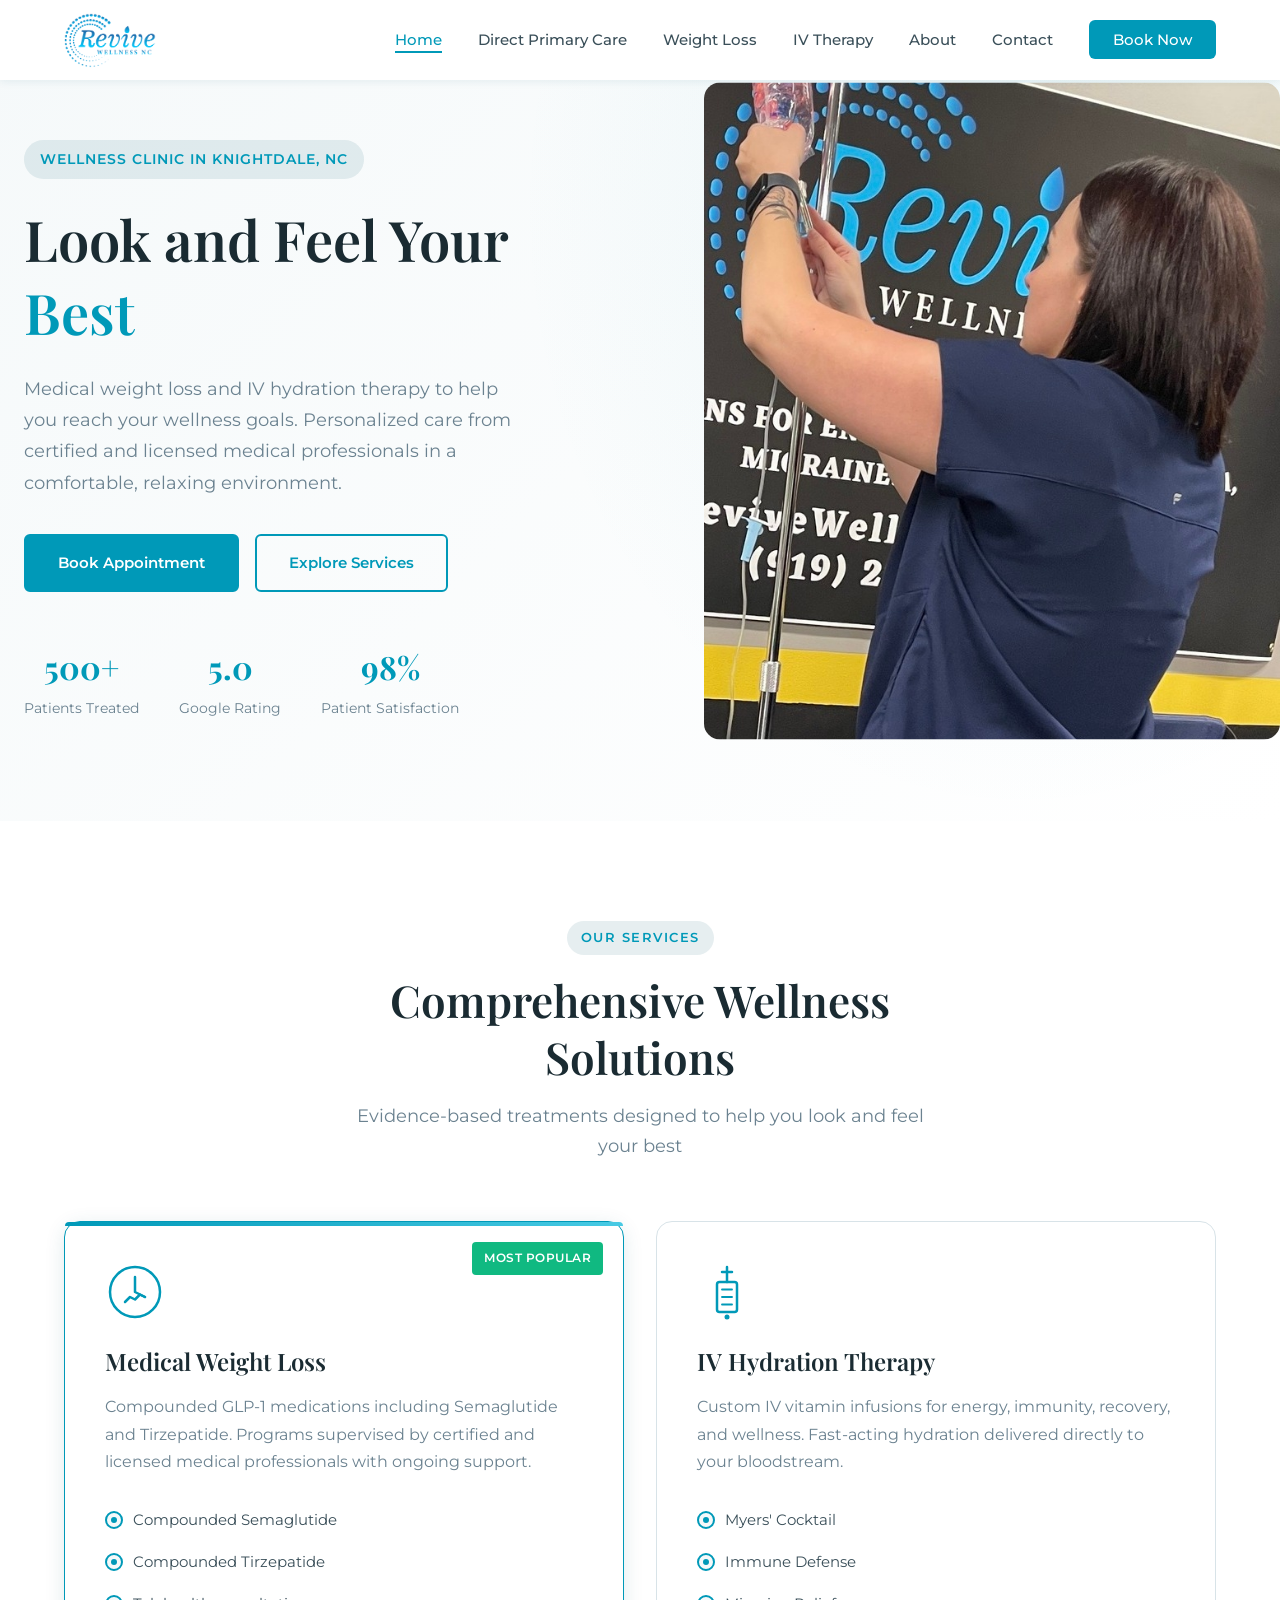
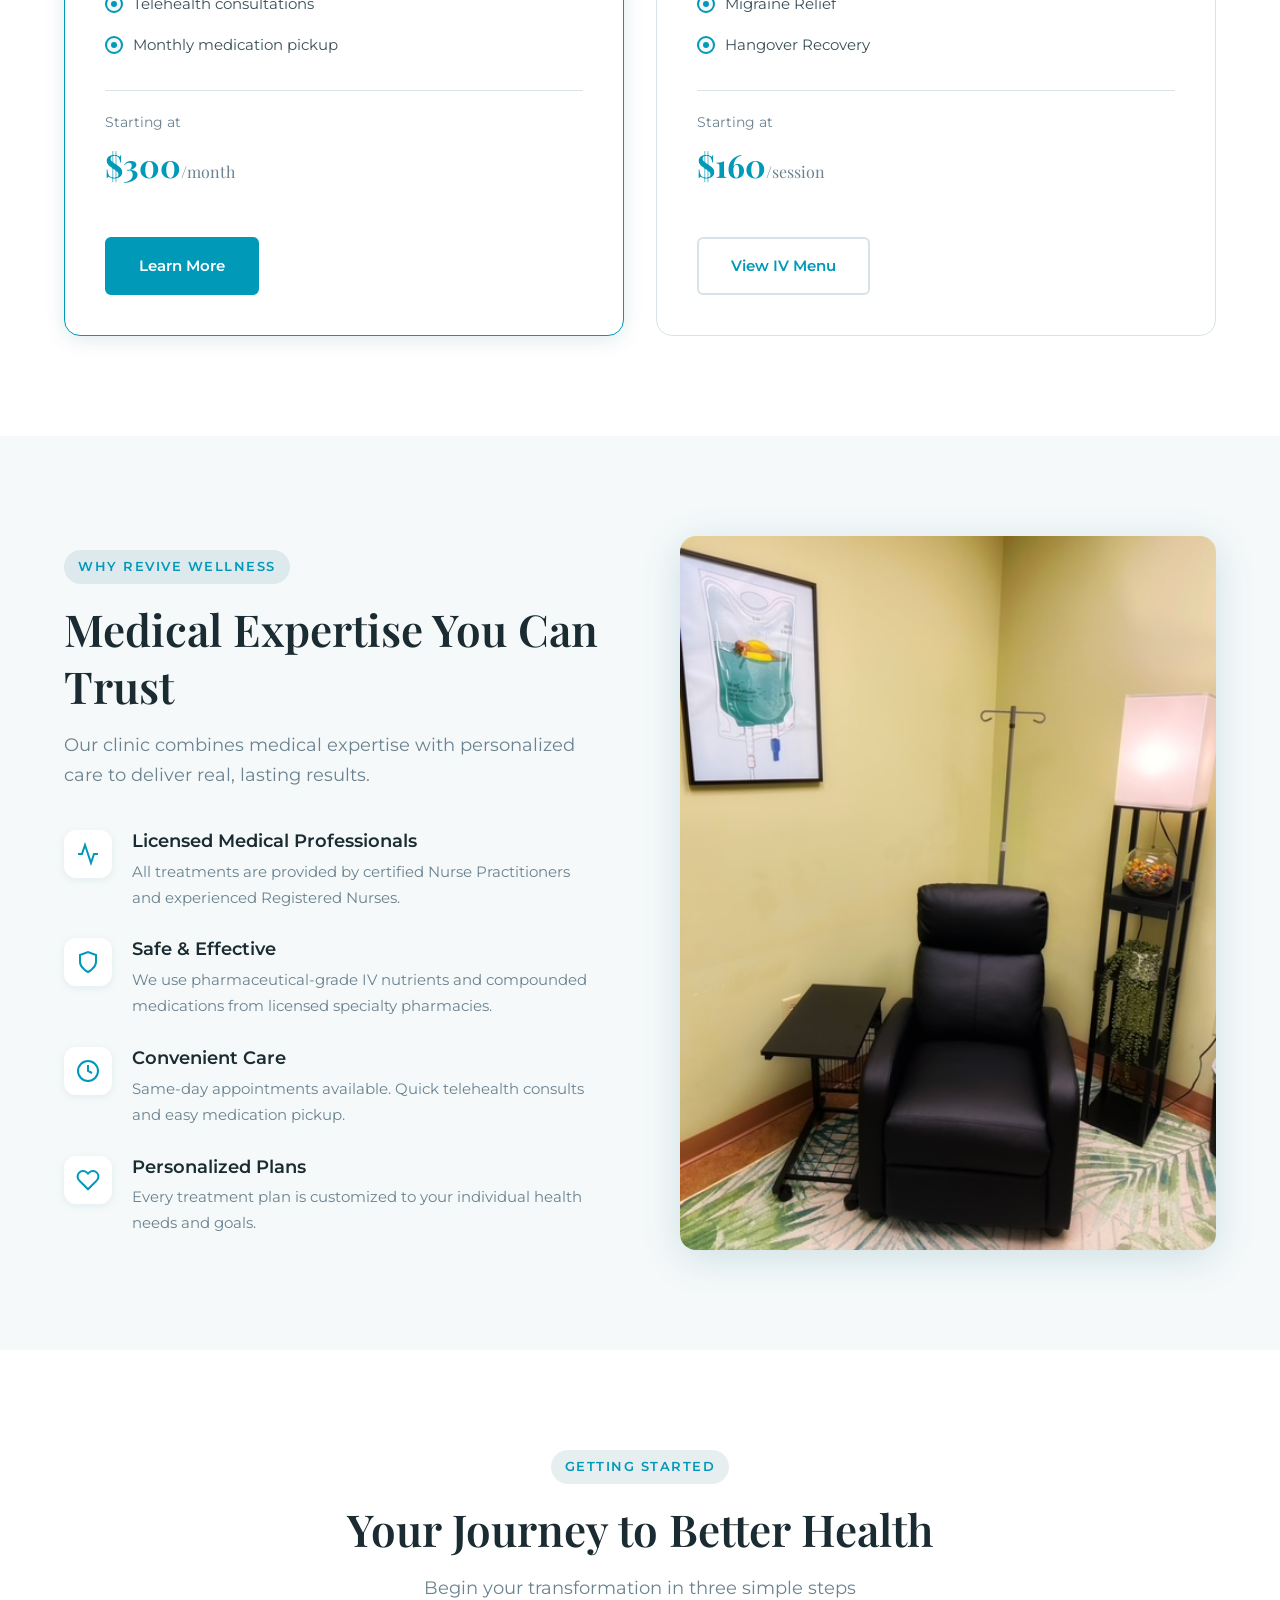
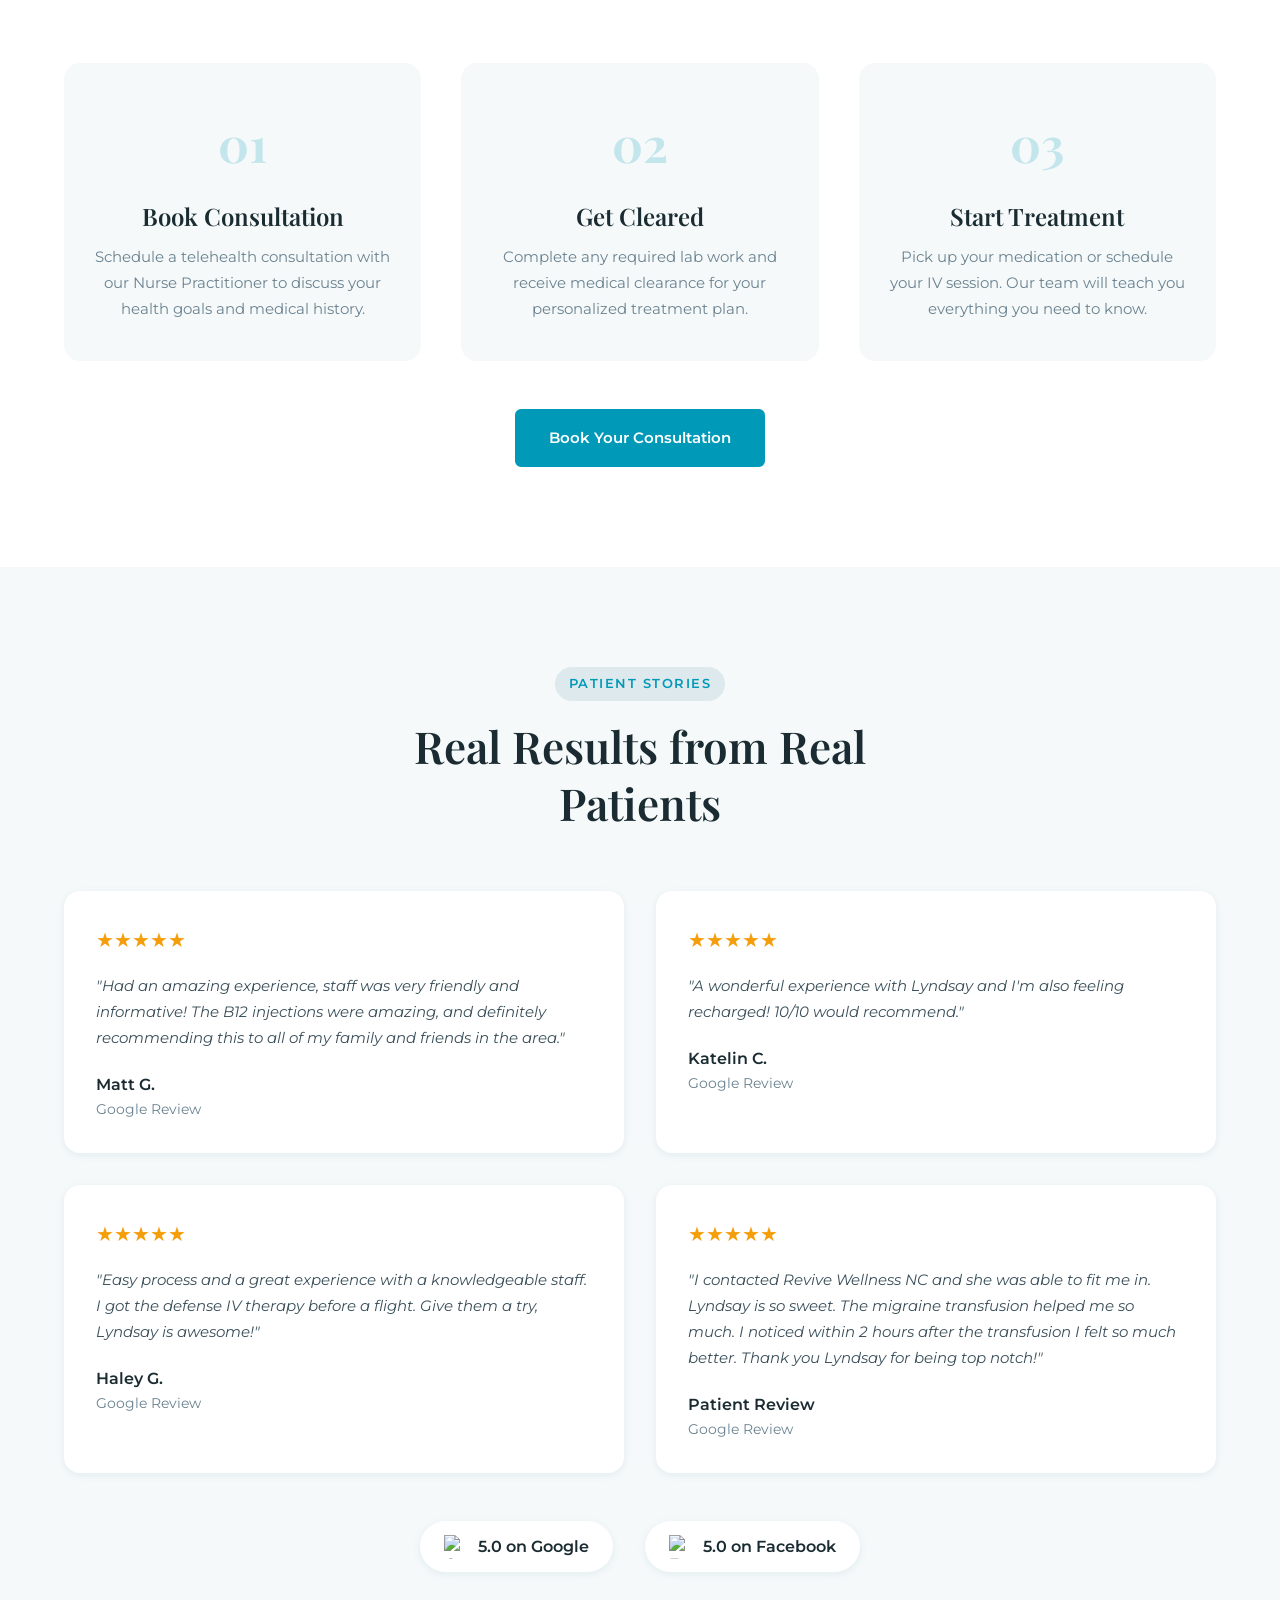
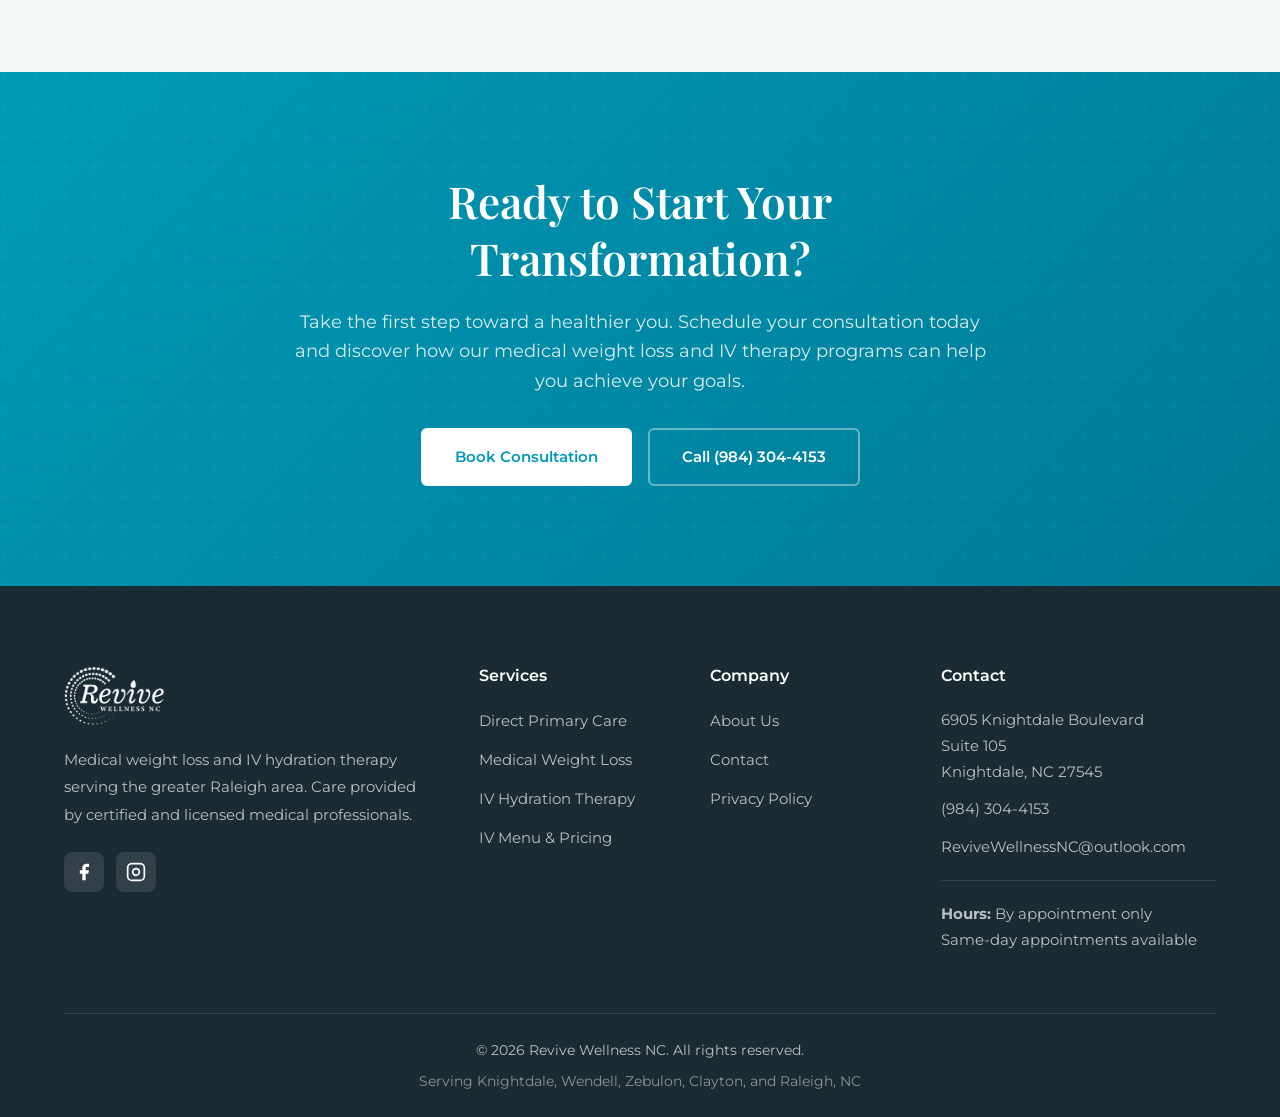
==== revive-wellness-nc-with-direct-primary-care CHATGPT/revive-wellness-nc-main/index.html @ c4d735d0 "Add files via upload Updated SEO and added Direct Primary Care Landing page" ====
<!DOCTYPE html>
<html lang="en">
<head>
    <meta charset="UTF-8">
    <meta name="viewport" content="width=device-width, initial-scale=1.0">
    <meta name="author" content="Revive Wellness NC">
    <meta name="robots" content="index, follow, max-snippet:-1, max-image-preview:large, max-video-preview:-1">
    <title>Revive Wellness NC | Medical Weight Loss & IV Therapy in Knightdale, NC</title>
    <meta name="description" content="Medical weight loss and IV hydration therapy in Knightdale, NC. GLP-1 programs with Semaglutide and Tirzepatide plus IV vitamin infusions. Serving the Raleigh area.">
    <link rel="sitemap" type="application/xml" title="Sitemap" href="/sitemap.xml">
    <link rel="canonical" href="https://revivewellnessnc.com/">
    <meta name="robots" content="index, follow, max-snippet:-1, max-image-preview:large, max-video-preview:-1">
    <link rel="icon" type="image/png" href="/logo.png">
    <!-- Open Graph -->
    <meta property="og:type" content="website">
    <meta property="og:site_name" content="Revive Wellness NC">
    <meta property="og:title" content="Revive Wellness NC | Medical Weight Loss & IV Hydration Therapy in Knightdale, NC">
    <meta property="og:description" content="Medical weight loss with GLP-1 injections and IV hydration therapy in Knightdale, NC. Serving Wendell, Rolesville, Zebulon, Clayton, Raleigh, and surrounding areas. Semaglutide & Tirzepatide available.">
    <meta property="og:url" content="https://revivewellnessnc.com">
    <meta property="og:image" content="https://revivewellnessnc.com/images/iv-treatment.jpg">
    <meta property="og:locale" content="en_US">
    <!-- Twitter Card -->
    <meta name="twitter:card" content="summary_large_image">
    <meta name="twitter:title" content="Revive Wellness NC | Medical Weight Loss & IV Hydration Therapy in Knightdale, NC">
    <meta name="twitter:description" content="Medical weight loss with GLP-1 injections and IV hydration therapy in Knightdale, NC. Serving Wendell, Rolesville, Zebulon, Clayton, Raleigh, and surrounding areas. Semaglutide & Tirzepatide available.">
    <meta name="twitter:image" content="https://revivewellnessnc.com/images/iv-treatment.jpg">
    <script type="application/ld+json">
    {
    "@context": "https://schema.org",
    "@type": "WebSite",
    "name": "Revive Wellness NC",
    "url": "https://revivewellnessnc.com",
    "potentialAction": {
      "@type": "SearchAction",
      "target": "https://revivewellnessnc.com/?s={search_term_string}",
      "query-input": "required name=search_term_string"
    }
  }
    </script>
    <script type="application/ld+json">{
  "@context": "https://schema.org",
  "@type": [
    "MedicalClinic",
    "HealthAndBeautyBusiness"
  ],
  "name": "Revive Wellness NC",
  "url": "https://revivewellnessnc.com",
  "logo": "https://revivewellnessnc.com/logo.png",
  "image": "https://revivewellnessnc.com/images/clinic-room.jpg",
  "description": "Medical weight loss with compounded GLP-1 injections (Semaglutide & Tirzepatide) and IV hydration therapy in Knightdale, NC, serving the greater Raleigh area.",
  "telephone": "+19843044153",
  "email": "ReviveWellnessNC@outlook.com",
  "address": {
    "@type": "PostalAddress",
    "streetAddress": "6905 Knightdale Boulevard, Suite 105",
    "addressLocality": "Knightdale",
    "addressRegion": "NC",
    "postalCode": "27545",
    "addressCountry": "US"
  },
  "geo": {
    "@type": "GeoCoordinates",
    "latitude": 35.789,
    "longitude": -78.4977
  },
  "openingHoursSpecification": {
    "@type": "OpeningHoursSpecification",
    "description": "By appointment only. Same-day appointments available."
  },
  "priceRange": "$$",
  "currenciesAccepted": "USD",
  "paymentAccepted": "Cash, Credit Card",
  "sameAs": [
    "https://www.facebook.com/revivewellnessnc",
    "https://www.instagram.com/revivewellnessnc"
  ],
  "areaServed": [
    {
      "@type": "City",
      "name": "Knightdale",
      "sameAs": "https://en.wikipedia.org/wiki/Knightdale,_North_Carolina"
    },
    {
      "@type": "City",
      "name": "Wendell",
      "sameAs": "https://en.wikipedia.org/wiki/Wendell,_North_Carolina"
    },
    {
      "@type": "City",
      "name": "Zebulon",
      "sameAs": "https://en.wikipedia.org/wiki/Zebulon,_North_Carolina"
    },
    {
      "@type": "City",
      "name": "Clayton",
      "sameAs": "https://en.wikipedia.org/wiki/Clayton,_North_Carolina"
    },
    {
      "@type": "City",
      "name": "Raleigh",
      "sameAs": "https://en.wikipedia.org/wiki/Raleigh,_North_Carolina"
    },
    {
      "@type": "City",
      "name": "Wake Forest"
    },
    {
      "@type": "City",
      "name": "Garner"
    }
  ],
  "hasOfferCatalog": {
    "@type": "OfferCatalog",
    "name": "Wellness Services",
    "itemListElement": [
      {
        "@type": "Offer",
        "itemOffered": {
          "@type": "MedicalProcedure",
          "name": "Compounded Semaglutide Weight Loss Program",
          "description": "Monthly compounded Semaglutide GLP-1 injections for supervised medical weight loss",
          "procedureType": "https://schema.org/TherapeuticProcedure"
        },
        "price": "300",
        "priceCurrency": "USD"
      },
      {
        "@type": "Offer",
        "itemOffered": {
          "@type": "MedicalProcedure",
          "name": "Compounded Tirzepatide Weight Loss Program",
          "description": "Monthly compounded Tirzepatide GLP-1/GIP dual-agonist injections for supervised medical weight loss",
          "procedureType": "https://schema.org/TherapeuticProcedure"
        },
        "price": "350",
        "priceCurrency": "USD"
      },
      {
        "@type": "Offer",
        "itemOffered": {
          "@type": "MedicalProcedure",
          "name": "Myers Cocktail IV Therapy",
          "description": "IV vitamin infusion with Zinc, B-Complex, B12, Magnesium, and Vitamin C",
          "procedureType": "https://schema.org/TherapeuticProcedure"
        },
        "price": "160",
        "priceCurrency": "USD"
      }
    ]
  }
}</script>

    <link rel="preconnect" href="https://fonts.googleapis.com">
    <link rel="preconnect" href="https://fonts.gstatic.com" crossorigin>
    <link href="https://fonts.googleapis.com/css2?family=Montserrat:wght@300;400;500;600;700&family=Playfair+Display:wght@400;500;600;700&display=swap&display=swap" rel="stylesheet">
    <link rel="stylesheet" href="styles.css">
    <meta property="og:image:alt" content="Revive Wellness NC">
    <meta name="twitter:image:alt" content="Revive Wellness NC">
</head>
<body>
    <!-- Navigation -->
    <nav class="navbar">
        <div class="nav-container">
            <a href="index.html" class="logo">
                <img src="logo.png" alt="Revive Wellness NC" class="logo-img" width="1920" height="1146">
            </a>
            <button class="nav-toggle" type="button" aria-label="Toggle navigation" aria-expanded="false" aria-controls="primary-navigation">
                <span></span>
                <span></span>
                <span></span>
            </button>
            <ul class="nav-menu" id="primary-navigation">
                <li><a href="index.html" class="active">Home</a></li>
                <li><a href="direct-primary-care.html">Direct Primary Care</a></li>
                <li><a href="weight-loss.html">Weight Loss</a></li>
                <li><a href="iv-therapy.html">IV Therapy</a></li>
                <li><a href="about.html">About</a></li>
                <li><a href="contact.html">Contact</a></li>
                <li><a href="https://intakeq.com/booking/atbauq" class="btn-nav" target="_blank" rel="noopener noreferrer">Book Now</a></li>
            </ul>
        </div>
    </nav>

    <!-- Hero Section -->
    <section class="hero">
        <div class="hero-content">
            <div class="hero-badge">Wellness Clinic in Knightdale, NC</div>
            <h1>Look and Feel Your <span class="highlight">Best</span></h1>
            <p class="hero-subtitle">Medical weight loss and IV hydration therapy to help you reach your wellness goals. Personalized care from certified and licensed medical professionals in a comfortable, relaxing environment.</p>
            <div class="hero-cta">
                <a href="https://intakeq.com/booking/atbauq" class="btn btn-primary" target="_blank" rel="noopener noreferrer">Book Appointment</a>
                <a href="#services" class="btn btn-secondary">Explore Services</a>
            </div>
            <div class="hero-stats">
                <div class="stat">
                    <span class="stat-number">500+</span>
                    <span class="stat-label">Patients Treated</span>
                </div>
                <div class="stat">
                    <span class="stat-number">5.0</span>
                    <span class="stat-label">Google Rating</span>
                </div>
                <div class="stat">
                    <span class="stat-number">98%</span>
                    <span class="stat-label">Patient Satisfaction</span>
                </div>
            </div>
        </div>
        <div class="hero-image">
            <div class="hero-image-wrapper">
                <img fetchpriority="high" src="images/iv-treatment.jpg" alt="Lyndsay administering IV therapy to a patient at Revive Wellness NC" style="width: 100%; height: 100%; object-fit: cover; border-radius: 16px;" width="700" height="1273">
            </div>
        </div>
    </section>

    <!-- Services Overview -->
    <section class="services-overview" id="services">
        <div class="container">
            <div class="section-header">
                <span class="section-badge">Our Services</span>
                <h2>Comprehensive Wellness Solutions</h2>
                <p>Evidence-based treatments designed to help you look and feel your best</p>
            </div>
            <div class="services-grid">
                <!-- Weight Loss Card (Primary) -->
                <div class="service-card featured">
                    <div class="service-icon">
                        <svg viewBox="0 0 48 48" fill="none" xmlns="http://www.w3.org/2000/svg">
                            <circle cx="24" cy="24" r="20" stroke="currentColor" stroke-width="2"/>
                            <path d="M24 12 L24 24 L32 28" stroke="currentColor" stroke-width="2" stroke-linecap="round" stroke-linejoin="round"/>
                            <path d="M16 32 L20 28 L24 30 L28 26 L32 28" stroke="currentColor" stroke-width="2" stroke-linecap="round" stroke-linejoin="round"/>
                        </svg>
                    </div>
                    <span class="service-badge">Most Popular</span>
                    <h3>Medical Weight Loss</h3>
                    <p>Compounded GLP-1 medications including Semaglutide and Tirzepatide. Programs supervised by certified and licensed medical professionals with ongoing support.</p>
                    <ul class="service-features">
                        <li>Compounded Semaglutide</li>
                        <li>Compounded Tirzepatide</li>
                        <li>Telehealth consultations</li>
                        <li>Monthly medication pickup</li>
                    </ul>
                    <div class="service-pricing">
                        <span class="price-label">Starting at</span>
                        <span class="price">$300<span>/month</span></span>
                    </div>
                    <a href="weight-loss.html" class="btn btn-primary">Learn More</a>
                </div>

                <!-- IV Therapy Card -->
                <div class="service-card">
                    <div class="service-icon">
                        <svg viewBox="0 0 48 48" fill="none" xmlns="http://www.w3.org/2000/svg">
                            <path d="M24 4 L24 16 M20 8 L28 8" stroke="currentColor" stroke-width="2" stroke-linecap="round"/>
                            <rect x="16" y="16" width="16" height="24" rx="2" stroke="currentColor" stroke-width="2"/>
                            <path d="M20 22 L28 22 M20 28 L28 28 M20 34 L28 34" stroke="currentColor" stroke-width="1.5" stroke-linecap="round"/>
                            <circle cx="24" cy="44" r="2" fill="currentColor"/>
                        </svg>
                    </div>
                    <h3>IV Hydration Therapy</h3>
                    <p>Custom IV vitamin infusions for energy, immunity, recovery, and wellness. Fast-acting hydration delivered directly to your bloodstream.</p>
                    <ul class="service-features">
                        <li>Myers' Cocktail</li>
                        <li>Immune Defense</li>
                        <li>Migraine Relief</li>
                        <li>Hangover Recovery</li>
                    </ul>
                    <div class="service-pricing">
                        <span class="price-label">Starting at</span>
                        <span class="price">$160<span>/session</span></span>
                    </div>
                    <a href="iv-therapy.html" class="btn btn-outline">View IV Menu</a>
                </div>
            </div>
        </div>
    </section>

    <!-- Why Choose Us -->
    <section class="why-us">
        <div class="container">
            <div class="why-us-content">
                <span class="section-badge">Why Revive Wellness</span>
                <h2>Medical Expertise You Can Trust</h2>
                <p>Our clinic combines medical expertise with personalized care to deliver real, lasting results.</p>
                <div class="why-us-features">
                    <div class="feature">
                        <div class="feature-icon">
                            <svg viewBox="0 0 24 24" fill="none" stroke="currentColor" stroke-width="2">
                                <path d="M22 12h-4l-3 9L9 3l-3 9H2"/>
                            </svg>
                        </div>
                        <div class="feature-content">
                            <h4>Licensed Medical Professionals</h4>
                            <p>All treatments are provided by certified Nurse Practitioners and experienced Registered Nurses.</p>
                        </div>
                    </div>
                    <div class="feature">
                        <div class="feature-icon">
                            <svg viewBox="0 0 24 24" fill="none" stroke="currentColor" stroke-width="2">
                                <path d="M12 22s8-4 8-10V5l-8-3-8 3v7c0 6 8 10 8 10z"/>
                            </svg>
                        </div>
                        <div class="feature-content">
                            <h4>Safe & Effective</h4>
                            <p>We use pharmaceutical-grade IV nutrients and compounded medications from licensed specialty pharmacies.</p>
                        </div>
                    </div>
                    <div class="feature">
                        <div class="feature-icon">
                            <svg viewBox="0 0 24 24" fill="none" stroke="currentColor" stroke-width="2">
                                <circle cx="12" cy="12" r="10"/>
                                <path d="M12 6v6l4 2"/>
                            </svg>
                        </div>
                        <div class="feature-content">
                            <h4>Convenient Care</h4>
                            <p>Same-day appointments available. Quick telehealth consults and easy medication pickup.</p>
                        </div>
                    </div>
                    <div class="feature">
                        <div class="feature-icon">
                            <svg viewBox="0 0 24 24" fill="none" stroke="currentColor" stroke-width="2">
                                <path d="M20.84 4.61a5.5 5.5 0 0 0-7.78 0L12 5.67l-1.06-1.06a5.5 5.5 0 0 0-7.78 7.78l1.06 1.06L12 21.23l7.78-7.78 1.06-1.06a5.5 5.5 0 0 0 0-7.78z"/>
                            </svg>
                        </div>
                        <div class="feature-content">
                            <h4>Personalized Plans</h4>
                            <p>Every treatment plan is customized to your individual health needs and goals.</p>
                        </div>
                    </div>
                </div>
            </div>
            <div class="why-us-image">
                <div class="image-frame">
                    <img loading="lazy" src="images/clinic-room.jpg" alt="Revive Wellness NC treatment room" style="width: 100%; height: 100%; object-fit: cover;" width="480" height="640">
                </div>
            </div>
        </div>
    </section>

    <!-- How It Works -->
    <section class="how-it-works">
        <div class="container">
            <div class="section-header">
                <span class="section-badge">Getting Started</span>
                <h2>Your Journey to Better Health</h2>
                <p>Begin your transformation in three simple steps</p>
            </div>
            <div class="steps-grid">
                <div class="step">
                    <div class="step-number">01</div>
                    <h3>Book Consultation</h3>
                    <p>Schedule a telehealth consultation with our Nurse Practitioner to discuss your health goals and medical history.</p>
                </div>
                <div class="step">
                    <div class="step-number">02</div>
                    <h3>Get Cleared</h3>
                    <p>Complete any required lab work and receive medical clearance for your personalized treatment plan.</p>
                </div>
                <div class="step">
                    <div class="step-number">03</div>
                    <h3>Start Treatment</h3>
                    <p>Pick up your medication or schedule your IV session. Our team will teach you everything you need to know.</p>
                </div>
            </div>
            <div class="steps-cta">
                <a href="https://intakeq.com/booking/atbauq" class="btn btn-primary" target="_blank" rel="noopener noreferrer">Book Your Consultation</a>
            </div>
        </div>
    </section>

    <!-- Testimonials -->
    <section class="testimonials">
        <div class="container">
            <div class="section-header">
                <span class="section-badge">Patient Stories</span>
                <h2>Real Results from Real Patients</h2>
            </div>
            <div class="testimonials-grid">
                <div class="testimonial-card">
                    <div class="testimonial-rating">
                        <span>&#9733;</span><span>&#9733;</span><span>&#9733;</span><span>&#9733;</span><span>&#9733;</span>
                    </div>
                    <p>"Had an amazing experience, staff was very friendly and informative! The B12 injections were amazing, and definitely recommending this to all of my family and friends in the area."</p>
                    <div class="testimonial-author">
                        <span class="author-name">Matt G.</span>
                        <span class="author-source">Google Review</span>
                    </div>
                </div>
                <div class="testimonial-card">
                    <div class="testimonial-rating">
                        <span>&#9733;</span><span>&#9733;</span><span>&#9733;</span><span>&#9733;</span><span>&#9733;</span>
                    </div>
                    <p>"A wonderful experience with Lyndsay and I'm also feeling recharged! 10/10 would recommend."</p>
                    <div class="testimonial-author">
                        <span class="author-name">Katelin C.</span>
                        <span class="author-source">Google Review</span>
                    </div>
                </div>
                <div class="testimonial-card">
                    <div class="testimonial-rating">
                        <span>&#9733;</span><span>&#9733;</span><span>&#9733;</span><span>&#9733;</span><span>&#9733;</span>
                    </div>
                    <p>"Easy process and a great experience with a knowledgeable staff. I got the defense IV therapy before a flight. Give them a try, Lyndsay is awesome!"</p>
                    <div class="testimonial-author">
                        <span class="author-name">Haley G.</span>
                        <span class="author-source">Google Review</span>
                    </div>
                </div>
                <div class="testimonial-card">
                    <div class="testimonial-rating">
                        <span>&#9733;</span><span>&#9733;</span><span>&#9733;</span><span>&#9733;</span><span>&#9733;</span>
                    </div>
                    <p>"I contacted Revive Wellness NC and she was able to fit me in. Lyndsay is so sweet. The migraine transfusion helped me so much. I noticed within 2 hours after the transfusion I felt so much better. Thank you Lyndsay for being top notch!"</p>
                    <div class="testimonial-author">
                        <span class="author-name">Patient Review</span>
                        <span class="author-source">Google Review</span>
                    </div>
                </div>
            </div>
            <div class="testimonials-badges">
                <div class="review-badge">
                    <img loading="lazy" src="https://upload.wikimedia.org/wikipedia/commons/c/c1/Google_%22G%22_logo.svg" alt="Google" width="24" height="24">
                    <span>5.0 on Google</span>
                </div>
                <div class="review-badge">
                    <img loading="lazy" src="https://upload.wikimedia.org/wikipedia/commons/c/cd/Facebook_logo_%28square%29.png" alt="Facebook" width="24" height="24">
                    <span>5.0 on Facebook</span>
                </div>
            </div>
        </div>
    </section>

    <!-- CTA Section -->
    <section class="cta-section">
        <div class="container">
            <div class="cta-content">
                <h2>Ready to Start Your Transformation?</h2>
                <p>Take the first step toward a healthier you. Schedule your consultation today and discover how our medical weight loss and IV therapy programs can help you achieve your goals.</p>
                <div class="cta-buttons">
                    <a href="https://intakeq.com/booking/atbauq" class="btn btn-white" target="_blank" rel="noopener noreferrer">Book Consultation</a>
                    <a href="tel:9843044153" class="btn btn-outline-white">Call (984) 304-4153</a>
                </div>
            </div>
        </div>
    </section>

    <!-- Footer -->
    <footer class="footer">
        <div class="container">
            <div class="footer-grid">
                <div class="footer-brand">
                    <a href="index.html" class="logo">
                        <img src="logo.png" alt="Revive Wellness NC" class="logo-img" width="1920" height="1146">
                    </a>
                    <p>Medical weight loss and IV hydration therapy serving the greater Raleigh area. Care provided by certified and licensed medical professionals.</p>
                    <div class="footer-social">
                        <a href="https://www.facebook.com/revivewellnessnc" target="_blank" rel="noopener noreferrer" aria-label="Facebook">
                            <svg viewBox="0 0 24 24" fill="currentColor"><path d="M18 2h-3a5 5 0 0 0-5 5v3H7v4h3v8h4v-8h3l1-4h-4V7a1 1 0 0 1 1-1h3z"/></svg>
                        </a>
                        <a href="https://www.instagram.com/revivewellnessnc" target="_blank" rel="noopener noreferrer" aria-label="Instagram">
                            <svg viewBox="0 0 24 24" fill="none" stroke="currentColor" stroke-width="2"><rect x="2" y="2" width="20" height="20" rx="5"/><path d="M16 11.37A4 4 0 1 1 12.63 8 4 4 0 0 1 16 11.37z"/><line x1="17.5" y1="6.5" x2="17.51" y2="6.5"/></svg>
                        </a>
                    </div>
                </div>
                <div class="footer-links">
                    <h4>Services</h4>
                    <ul>
                        <li><a href="direct-primary-care.html">Direct Primary Care</a></li>
                        <li><a href="weight-loss.html">Medical Weight Loss</a></li>
                        <li><a href="iv-therapy.html">IV Hydration Therapy</a></li>
                        <li><a href="iv-therapy.html#menu">IV Menu & Pricing</a></li>
                    </ul>
                </div>
                <div class="footer-links">
                    <h4>Company</h4>
                    <ul>
                        <li><a href="about.html">About Us</a></li>
                        <li><a href="contact.html">Contact</a></li>
                        <li><a href="privacy.html">Privacy Policy</a></li>
                    </ul>
                </div>
                <div class="footer-contact">
                    <h4>Contact</h4>
                    <address>
                        <p>6905 Knightdale Boulevard<br>Suite 105<br>Knightdale, NC 27545</p>
                        <p><a href="tel:9843044153">(984) 304-4153</a></p>
                        <p><a href="mailto:ReviveWellnessNC@outlook.com">ReviveWellnessNC@outlook.com</a></p>
                    </address>
                    <p class="hours"><strong>Hours:</strong> By appointment only<br>Same-day appointments available</p>
                </div>
            </div>
            <div class="footer-bottom">
                <p>&copy; 2026 Revive Wellness NC. All rights reserved.</p>
                <p class="footer-areas">Serving Knightdale, Wendell, Zebulon, Clayton, and Raleigh, NC</p>
            </div>
        </div>
    </footer>

    <script src="main.js"></script>
</body>
</html>
---- revive-wellness-nc-with-direct-primary-care CHATGPT/revive-wellness-nc-main/styles.css ----
/* ===== CSS Variables ===== */
:root {
    /* Primary Colors - Matching Revive Wellness Logo */
    --primary: #0099B8;
    --primary-dark: #007A94;
    --primary-light: #00B4D8;

    /* Accent Colors */
    --accent: #48CAE4;
    --accent-light: #90E0EF;

    /* Neutral Colors */
    --dark: #1A2B32;
    --text: #3A4F59;
    --text-light: #6B8290;
    --border: #D8E3E8;
    --bg-light: #F5F9FA;
    --white: #FFFFFF;

    /* Status Colors */
    --success: #10B981;
    --warning: #F59E0B;

    /* Typography */
    --font-heading: 'Playfair Display', Georgia, serif;
    --font-body: 'Montserrat', -apple-system, BlinkMacSystemFont, sans-serif;

    /* Spacing */
    --section-padding: 100px;
    --container-max: 1200px;

    /* Transitions */
    --transition: all 0.3s ease;

    /* Shadows */
    --shadow-sm: 0 2px 8px rgba(11, 93, 111, 0.08);
    --shadow-md: 0 4px 20px rgba(11, 93, 111, 0.12);
    --shadow-lg: 0 8px 40px rgba(11, 93, 111, 0.16);
}

/* ===== Reset & Base ===== */
*, *::before, *::after {
    box-sizing: border-box;
    margin: 0;
    padding: 0;
}

html {
    scroll-behavior: smooth;
}

body {
    font-family: var(--font-body);
    font-size: 16px;
    line-height: 1.7;
    color: var(--text);
    background-color: var(--white);
    -webkit-font-smoothing: antialiased;
}

h1, h2, h3, h4, h5, h6 {
    font-family: var(--font-heading);
    color: var(--dark);
    line-height: 1.3;
    font-weight: 600;
}

h1 { font-size: clamp(2.5rem, 5vw, 3.5rem); }
h2 { font-size: clamp(2rem, 4vw, 2.75rem); }
h3 { font-size: clamp(1.25rem, 2.5vw, 1.5rem); }

a {
    color: var(--primary);
    text-decoration: none;
    transition: var(--transition);
}

a:hover {
    color: var(--primary-light);
}

img {
    max-width: 100%;
    height: auto;
    display: block;
}

ul {
    list-style: none;
}

.container {
    max-width: var(--container-max);
    margin: 0 auto;
    padding: 0 24px;
}

/* ===== Buttons ===== */
.btn {
    display: inline-flex;
    align-items: center;
    justify-content: center;
    padding: 14px 32px;
    font-family: var(--font-body);
    font-size: 0.95rem;
    font-weight: 600;
    border-radius: 6px;
    border: 2px solid transparent;
    cursor: pointer;
    transition: var(--transition);
    text-align: center;
}

.btn-primary {
    background: var(--primary);
    color: var(--white);
    border-color: var(--primary);
}

.btn-primary:hover {
    background: var(--primary-dark);
    border-color: var(--primary-dark);
    color: var(--white);
    transform: translateY(-2px);
    box-shadow: var(--shadow-md);
}

.btn-secondary {
    background: transparent;
    color: var(--primary);
    border-color: var(--primary);
}

.btn-secondary:hover {
    background: var(--primary);
    color: var(--white);
}

.btn-outline {
    background: transparent;
    color: var(--primary);
    border-color: var(--border);
}

.btn-outline:hover {
    border-color: var(--primary);
    background: var(--bg-light);
}

.btn-white {
    background: var(--white);
    color: var(--primary);
    border-color: var(--white);
}

.btn-white:hover {
    background: var(--bg-light);
    transform: translateY(-2px);
}

.btn-outline-white {
    background: transparent;
    color: var(--white);
    border-color: rgba(255,255,255,0.4);
}

.btn-outline-white:hover {
    background: rgba(255,255,255,0.1);
    border-color: var(--white);
    color: var(--white);
}

/* ===== Navigation ===== */
.navbar {
    position: fixed;
    top: 0;
    left: 0;
    right: 0;
    z-index: 1000;
    background: var(--white);
    box-shadow: var(--shadow-sm);
    transition: var(--transition);
}

.nav-container {
    max-width: var(--container-max);
    margin: 0 auto;
    padding: 0 24px;
    display: flex;
    align-items: center;
    justify-content: space-between;
    height: 80px;
}

.logo {
    display: flex;
    align-items: center;
    gap: 10px;
    color: var(--primary);
}

.logo-img {
    height: 55px;
    width: auto;
}

.logo-icon {
    width: 40px;
    height: 40px;
    color: var(--primary);
}

.logo-text {
    font-family: var(--font-heading);
    font-size: 1.5rem;
    font-weight: 600;
    color: var(--dark);
}

.logo-accent {
    color: var(--primary);
}

.nav-menu {
    display: flex;
    align-items: center;
    gap: 36px;
}

.nav-menu a {
    font-size: 0.95rem;
    font-weight: 500;
    color: var(--text);
    position: relative;
}

.nav-menu a:hover,
.nav-menu a.active {
    color: var(--primary);
}

.nav-menu a::after {
    content: '';
    position: absolute;
    bottom: -4px;
    left: 0;
    width: 0;
    height: 2px;
    background: var(--primary);
    transition: var(--transition);
}

.nav-menu a:hover::after,
.nav-menu a.active::after {
    width: 100%;
}

.btn-nav {
    padding: 10px 24px !important;
    background: var(--primary);
    color: var(--white) !important;
    border-radius: 6px;
}

.btn-nav:hover {
    background: var(--primary-dark);
    color: var(--white) !important;
}

.btn-nav::after {
    display: none !important;
}

.nav-toggle {
    display: none;
    flex-direction: column;
    gap: 5px;
    background: none;
    border: none;
    cursor: pointer;
    padding: 5px;
}

.nav-toggle span {
    width: 24px;
    height: 2px;
    background: var(--dark);
    transition: var(--transition);
}

/* ===== Hero Section ===== */
.hero {
    padding: 140px 24px 100px;
    min-height: 90vh;
    display: flex;
    align-items: center;
    background: linear-gradient(135deg, var(--bg-light) 0%, var(--white) 100%);
    position: relative;
    overflow: hidden;
}

.hero::before {
    content: '';
    position: absolute;
    top: -50%;
    right: -20%;
    width: 80%;
    height: 150%;
    background: radial-gradient(ellipse, rgba(43, 163, 185, 0.08) 0%, transparent 70%);
    pointer-events: none;
}

.hero-content {
    max-width: 600px;
    position: relative;
    z-index: 2;
}

.hero-badge {
    display: inline-block;
    padding: 8px 16px;
    background: rgba(11, 93, 111, 0.1);
    color: var(--primary);
    font-size: 0.85rem;
    font-weight: 600;
    text-transform: uppercase;
    letter-spacing: 1px;
    border-radius: 30px;
    margin-bottom: 24px;
}

.hero h1 {
    margin-bottom: 24px;
}

.hero .highlight {
    color: var(--primary);
    position: relative;
}

.hero-subtitle {
    font-size: 1.15rem;
    color: var(--text-light);
    margin-bottom: 36px;
    max-width: 500px;
}

.hero-cta {
    display: flex;
    gap: 16px;
    flex-wrap: wrap;
    margin-bottom: 48px;
}

.hero-stats {
    display: flex;
    gap: 40px;
}

.stat {
    text-align: center;
}

.stat-number {
    display: block;
    font-family: var(--font-heading);
    font-size: 2rem;
    font-weight: 700;
    color: var(--primary);
}

.stat-label {
    font-size: 0.85rem;
    color: var(--text-light);
}

.hero-image {
    position: absolute;
    right: 0;
    top: 50%;
    transform: translateY(-50%);
    width: 45%;
    height: 80%;
    z-index: 1;
}

.hero-image-wrapper {
    width: 100%;
    height: 100%;
    position: relative;
}

.hero-image-bg {
    width: 100%;
    height: 100%;
    background: linear-gradient(135deg, var(--accent-light) 0%, var(--accent) 100%);
    border-radius: 0 0 0 80px;
    opacity: 0.15;
}

/* ===== Section Styles ===== */
.section-header {
    text-align: center;
    max-width: 600px;
    margin: 0 auto 60px;
}

.section-badge {
    display: inline-block;
    padding: 6px 14px;
    background: rgba(11, 93, 111, 0.1);
    color: var(--primary);
    font-size: 0.8rem;
    font-weight: 600;
    text-transform: uppercase;
    letter-spacing: 1.5px;
    border-radius: 30px;
    margin-bottom: 16px;
}

.section-header h2 {
    margin-bottom: 16px;
}

.section-header p {
    color: var(--text-light);
    font-size: 1.1rem;
}

/* ===== Services Overview ===== */
.services-overview {
    padding: var(--section-padding) 0;
    background: var(--white);
}

.services-grid {
    display: grid;
    grid-template-columns: repeat(2, 1fr);
    gap: 32px;
}

.service-card {
    background: var(--white);
    border: 1px solid var(--border);
    border-radius: 16px;
    padding: 40px;
    transition: var(--transition);
    position: relative;
}

.service-card:hover {
    box-shadow: var(--shadow-lg);
    transform: translateY(-4px);
}

.service-card.featured {
    border-color: var(--primary);
    box-shadow: var(--shadow-md);
}

.service-card.featured::before {
    content: '';
    position: absolute;
    top: 0;
    left: 0;
    right: 0;
    height: 4px;
    background: linear-gradient(90deg, var(--primary), var(--accent));
    border-radius: 16px 16px 0 0;
}

.service-badge {
    position: absolute;
    top: 20px;
    right: 20px;
    padding: 6px 12px;
    background: var(--success);
    color: var(--white);
    font-size: 0.75rem;
    font-weight: 600;
    text-transform: uppercase;
    letter-spacing: 0.5px;
    border-radius: 4px;
}

.service-icon {
    width: 60px;
    height: 60px;
    color: var(--primary);
    margin-bottom: 24px;
}

.service-card h3 {
    margin-bottom: 16px;
    font-size: 1.5rem;
}

.service-card > p {
    color: var(--text-light);
    margin-bottom: 24px;
}

.service-features {
    margin-bottom: 24px;
}

.service-features li {
    padding: 8px 0;
    padding-left: 28px;
    position: relative;
    color: var(--text);
    font-size: 0.95rem;
}

.service-features li::before {
    content: '';
    position: absolute;
    left: 0;
    top: 50%;
    transform: translateY(-50%);
    width: 18px;
    height: 18px;
    background: var(--bg-light);
    border-radius: 50%;
    border: 2px solid var(--primary);
}

.service-features li::after {
    content: '';
    position: absolute;
    left: 6px;
    top: 50%;
    transform: translateY(-50%);
    width: 6px;
    height: 6px;
    background: var(--primary);
    border-radius: 50%;
}

.service-pricing {
    padding: 20px 0;
    border-top: 1px solid var(--border);
    margin-bottom: 24px;
}

.price-label {
    display: block;
    font-size: 0.85rem;
    color: var(--text-light);
    margin-bottom: 4px;
}

.price {
    font-family: var(--font-heading);
    font-size: 2rem;
    font-weight: 700;
    color: var(--primary);
}

.price span {
    font-size: 1rem;
    font-weight: 400;
    color: var(--text-light);
}

/* ===== Why Us Section ===== */
.why-us {
    padding: var(--section-padding) 0;
    background: var(--bg-light);
}

.why-us .container {
    display: grid;
    grid-template-columns: 1fr 1fr;
    gap: 80px;
    align-items: center;
}

.why-us-content .section-badge {
    margin-bottom: 16px;
}

.why-us-content h2 {
    margin-bottom: 16px;
}

.why-us-content > p {
    color: var(--text-light);
    font-size: 1.1rem;
    margin-bottom: 40px;
}

.why-us-features {
    display: grid;
    gap: 28px;
}

.feature {
    display: flex;
    gap: 20px;
}

.feature-icon {
    flex-shrink: 0;
    width: 48px;
    height: 48px;
    background: var(--white);
    border-radius: 12px;
    display: flex;
    align-items: center;
    justify-content: center;
    box-shadow: var(--shadow-sm);
}

.feature-icon svg {
    width: 24px;
    height: 24px;
    color: var(--primary);
}

.feature-content h4 {
    font-family: var(--font-body);
    font-size: 1.1rem;
    font-weight: 600;
    margin-bottom: 6px;
}

.feature-content p {
    font-size: 0.95rem;
    color: var(--text-light);
}

.why-us-image {
    position: relative;
}

.image-frame {
    position: relative;
    border-radius: 16px;
    overflow: hidden;
    box-shadow: var(--shadow-lg);
}

.image-frame::before {
    content: '';
    position: absolute;
    top: -20px;
    right: -20px;
    width: 100%;
    height: 100%;
    border: 3px solid var(--primary);
    border-radius: 16px;
    z-index: -1;
}

.image-placeholder {
    width: 100%;
    padding-top: 120%;
    background: linear-gradient(135deg, var(--accent-light) 0%, var(--primary-light) 100%);
}

.clinic-image {
    background: linear-gradient(135deg, #e8f4f6 0%, #cce7ec 100%);
}

/* ===== How It Works ===== */
.how-it-works {
    padding: var(--section-padding) 0;
    background: var(--white);
}

.steps-grid {
    display: grid;
    grid-template-columns: repeat(3, 1fr);
    gap: 40px;
    margin-bottom: 48px;
}

.step {
    text-align: center;
    padding: 40px 30px;
    background: var(--bg-light);
    border-radius: 16px;
    position: relative;
}

.step-number {
    font-family: var(--font-heading);
    font-size: 3rem;
    font-weight: 700;
    color: var(--primary);
    opacity: 0.2;
    margin-bottom: 16px;
}

.step h3 {
    margin-bottom: 12px;
}

.step p {
    font-size: 0.95rem;
    color: var(--text-light);
}

.steps-cta {
    text-align: center;
}

/* ===== Testimonials ===== */
.testimonials {
    padding: var(--section-padding) 0;
    background: var(--bg-light);
}

.testimonials-grid {
    display: grid;
    grid-template-columns: repeat(2, 1fr);
    gap: 32px;
    margin-bottom: 48px;
}

.testimonial-card {
    background: var(--white);
    padding: 32px;
    border-radius: 16px;
    box-shadow: var(--shadow-sm);
}

.testimonial-rating {
    color: #F59E0B;
    font-size: 1.25rem;
    margin-bottom: 16px;
}

.testimonial-card p {
    font-size: 0.95rem;
    font-style: italic;
    margin-bottom: 20px;
    color: var(--text);
}

.testimonial-author {
    display: flex;
    flex-direction: column;
}

.author-name {
    font-weight: 600;
    color: var(--dark);
}

.author-source {
    font-size: 0.85rem;
    color: var(--text-light);
}

.testimonials-badges {
    display: flex;
    justify-content: center;
    gap: 32px;
}

.review-badge {
    display: flex;
    align-items: center;
    gap: 10px;
    padding: 12px 24px;
    background: var(--white);
    border-radius: 50px;
    box-shadow: var(--shadow-sm);
    font-weight: 600;
    color: var(--dark);
}

.review-badge img {
    width: 24px;
    height: 24px;
}

/* ===== CTA Section ===== */
.cta-section {
    padding: var(--section-padding) 0;
    background: linear-gradient(135deg, var(--primary) 0%, var(--primary-dark) 100%);
    position: relative;
    overflow: hidden;
}

.cta-section::before {
    content: '';
    position: absolute;
    top: 0;
    left: 0;
    right: 0;
    bottom: 0;
    background: url("data:image/svg+xml,%3Csvg width='60' height='60' viewBox='0 0 60 60' xmlns='http://www.w3.org/2000/svg'%3E%3Cg fill='none' fill-rule='evenodd'%3E%3Cg fill='%23ffffff' fill-opacity='0.05'%3E%3Cpath d='M36 34v-4h-2v4h-4v2h4v4h2v-4h4v-2h-4zm0-30V0h-2v4h-4v2h4v4h2V6h4V4h-4zM6 34v-4H4v4H0v2h4v4h2v-4h4v-2H6zM6 4V0H4v4H0v2h4v4h2V6h4V4H6z'/%3E%3C/g%3E%3C/g%3E%3C/svg%3E");
    opacity: 0.5;
}

.cta-content {
    text-align: center;
    position: relative;
    z-index: 2;
    max-width: 700px;
    margin: 0 auto;
}

.cta-content h2 {
    color: var(--white);
    margin-bottom: 20px;
}

.cta-content p {
    color: rgba(255,255,255,0.85);
    font-size: 1.1rem;
    margin-bottom: 32px;
}

.cta-buttons {
    display: flex;
    justify-content: center;
    gap: 16px;
    flex-wrap: wrap;
}

/* ===== Footer ===== */
.footer {
    background: var(--dark);
    color: rgba(255,255,255,0.7);
    padding: 80px 0 0;
}

.footer-grid {
    display: grid;
    grid-template-columns: 2fr 1fr 1fr 1.5fr;
    gap: 48px;
    padding-bottom: 48px;
    border-bottom: 1px solid rgba(255,255,255,0.1);
}

.footer-brand .logo {
    margin-bottom: 20px;
    color: var(--white);
}

.footer-brand .logo-img {
    height: 60px;
    width: auto;
    filter: brightness(0) invert(1);
}

.footer-brand .logo-text {
    color: var(--white);
}

.footer-brand p {
    font-size: 0.95rem;
    line-height: 1.8;
    margin-bottom: 24px;
}

.footer-social {
    display: flex;
    gap: 12px;
}

.footer-social a {
    width: 40px;
    height: 40px;
    background: rgba(255,255,255,0.1);
    border-radius: 8px;
    display: flex;
    align-items: center;
    justify-content: center;
    color: var(--white);
    transition: var(--transition);
}

.footer-social a:hover {
    background: var(--primary);
}

.footer-social svg {
    width: 20px;
    height: 20px;
}

.footer-links h4,
.footer-contact h4 {
    color: var(--white);
    font-family: var(--font-body);
    font-size: 1rem;
    font-weight: 600;
    margin-bottom: 20px;
}

.footer-links ul {
    display: flex;
    flex-direction: column;
    gap: 12px;
}

.footer-links a {
    color: rgba(255,255,255,0.7);
    font-size: 0.95rem;
}

.footer-links a:hover {
    color: var(--white);
}

.footer-contact address {
    font-style: normal;
}

.footer-contact p {
    margin-bottom: 12px;
    font-size: 0.95rem;
}

.footer-contact a {
    color: rgba(255,255,255,0.7);
}

.footer-contact a:hover {
    color: var(--white);
}

.footer-contact .hours {
    margin-top: 20px;
    padding-top: 20px;
    border-top: 1px solid rgba(255,255,255,0.1);
}

.footer-bottom {
    padding: 24px 0;
    text-align: center;
    font-size: 0.9rem;
}

.footer-areas {
    margin-top: 8px;
    font-size: 0.85rem;
    opacity: 0.7;
}

/* ===== Responsive ===== */
@media (max-width: 1024px) {
    .hero {
        flex-direction: column;
        text-align: center;
        padding: 120px 24px 60px;
        min-height: auto;
    }

    .hero-content {
        max-width: 100%;
    }

    .hero-subtitle {
        max-width: 100%;
        margin-left: auto;
        margin-right: auto;
    }

    .hero-cta {
        justify-content: center;
    }

    .hero-stats {
        justify-content: center;
    }

    .hero-image {
        display: none;
    }

    .services-grid {
        grid-template-columns: 1fr;
    }

    .why-us .container {
        grid-template-columns: 1fr;
        gap: 48px;
    }

    .why-us-image {
        order: -1;
        max-width: 500px;
        margin: 0 auto;
    }

    .steps-grid {
        grid-template-columns: 1fr;
        max-width: 500px;
        margin-left: auto;
        margin-right: auto;
    }

    .testimonials-grid {
        grid-template-columns: 1fr;
        max-width: 500px;
        margin-left: auto;
        margin-right: auto;
    }

    .footer-grid {
        grid-template-columns: 1fr 1fr;
    }
}

@media (max-width: 768px) {
    :root {
        --section-padding: 60px;
    }

    .nav-menu {
        position: fixed;
        top: 80px;
        left: 0;
        right: 0;
        background: var(--white);
        flex-direction: column;
        padding: 24px;
        gap: 0;
        box-shadow: var(--shadow-md);
        transform: translateY(-150%);
        opacity: 0;
        transition: var(--transition);
    }

    .nav-menu.active {
        transform: translateY(0);
        opacity: 1;
    }

    .nav-menu li {
        width: 100%;
    }

    .nav-menu a {
        display: block;
        padding: 16px 0;
        border-bottom: 1px solid var(--border);
    }

    .nav-menu a::after {
        display: none;
    }

    .btn-nav {
        margin-top: 16px;
        width: 100%;
        text-align: center;
    }

    .nav-toggle {
        display: flex;
    }

    .nav-toggle.active span:nth-child(1) {
        transform: rotate(45deg) translate(5px, 5px);
    }

    .nav-toggle.active span:nth-child(2) {
        opacity: 0;
    }

    .nav-toggle.active span:nth-child(3) {
        transform: rotate(-45deg) translate(5px, -5px);
    }

    .hero-stats {
        flex-direction: column;
        gap: 24px;
    }

    .service-card {
        padding: 30px;
    }

    .footer-grid {
        grid-template-columns: 1fr;
        text-align: center;
    }

    .footer-social {
        justify-content: center;
    }

    .cta-buttons {
        flex-direction: column;
        align-items: center;
    }

    .cta-buttons .btn {
        width: 100%;
        max-width: 300px;
    }
}

/* ===== Page-Specific Styles ===== */
.page-header {
    padding: 140px 24px 60px;
    background: var(--bg-light);
    text-align: center;
}

.page-header .section-badge {
    margin-bottom: 16px;
}

.page-header h1 {
    margin-bottom: 16px;
}

.page-header p {
    color: var(--text-light);
    font-size: 1.1rem;
    max-width: 600px;
    margin: 0 auto;
}

/* Service Detail Page */
.service-detail {
    padding: var(--section-padding) 0;
}

.service-detail .container {
    display: grid;
    grid-template-columns: 1fr 400px;
    gap: 60px;
}

.service-content h2 {
    margin-bottom: 20px;
}

.service-content p {
    margin-bottom: 20px;
    color: var(--text);
}

.service-content ul {
    margin-bottom: 24px;
}

.service-content li {
    padding: 8px 0;
    padding-left: 28px;
    position: relative;
}

.service-content li::before {
    content: '✓';
    position: absolute;
    left: 0;
    color: var(--success);
    font-weight: 700;
}

.pricing-card {
    background: var(--white);
    border: 1px solid var(--border);
    border-radius: 16px;
    padding: 32px;
    position: sticky;
    top: 100px;
}

.pricing-card h3 {
    margin-bottom: 24px;
    padding-bottom: 16px;
    border-bottom: 1px solid var(--border);
}

.pricing-item {
    display: flex;
    justify-content: space-between;
    align-items: center;
    padding: 16px 0;
    border-bottom: 1px solid var(--border);
}

.pricing-item:last-of-type {
    border-bottom: none;
}

.pricing-item-name {
    font-weight: 500;
}

.pricing-item-price {
    font-family: var(--font-heading);
    font-size: 1.25rem;
    font-weight: 600;
    color: var(--primary);
}

.pricing-card .btn {
    width: 100%;
    margin-top: 24px;
}

@media (max-width: 1024px) {
    .service-detail .container {
        grid-template-columns: 1fr;
    }

    .pricing-card {
        position: static;
    }
}

/* IV Menu Grid */
.iv-menu-grid {
    display: grid;
    grid-template-columns: repeat(2, 1fr);
    gap: 32px;
    margin-top: 48px;
}

.iv-card {
    background: var(--white);
    border: 1px solid var(--border);
    border-radius: 16px;
    padding: 32px;
    transition: var(--transition);
}

.iv-card:hover {
    box-shadow: var(--shadow-md);
    transform: translateY(-4px);
}

.iv-card h3 {
    color: var(--primary);
    margin-bottom: 12px;
}

.iv-card p {
    color: var(--text-light);
    margin-bottom: 16px;
    font-size: 0.95rem;
}

.iv-card .ingredients {
    font-size: 0.85rem;
    color: var(--text);
    padding: 12px;
    background: var(--bg-light);
    border-radius: 8px;
    margin-bottom: 16px;
}

.iv-card .iv-price {
    font-family: var(--font-heading);
    font-size: 1.5rem;
    font-weight: 600;
    color: var(--primary);
}

@media (max-width: 768px) {
    .iv-menu-grid {
        grid-template-columns: 1fr;
    }
}

/* Contact Page */
.contact-section {
    padding: var(--section-padding) 0;
}

.contact-grid {
    display: grid;
    grid-template-columns: 1fr 1fr;
    gap: 60px;
}

.contact-info h2 {
    margin-bottom: 24px;
}

.contact-info > p {
    color: var(--text-light);
    margin-bottom: 32px;
}

.contact-details {
    display: flex;
    flex-direction: column;
    gap: 24px;
}

.contact-item {
    display: flex;
    gap: 16px;
}

.contact-item-icon {
    width: 48px;
    height: 48px;
    background: var(--bg-light);
    border-radius: 12px;
    display: flex;
    align-items: center;
    justify-content: center;
    flex-shrink: 0;
}

.contact-item-icon svg {
    width: 24px;
    height: 24px;
    color: var(--primary);
}

.contact-item h4 {
    font-family: var(--font-body);
    font-size: 1rem;
    margin-bottom: 4px;
}

.contact-item p,
.contact-item a {
    color: var(--text-light);
    font-size: 0.95rem;
}

.contact-map {
    border-radius: 16px;
    overflow: hidden;
    box-shadow: var(--shadow-md);
}

.contact-map iframe {
    width: 100%;
    height: 400px;
    border: none;
}

@media (max-width: 1024px) {
    .contact-grid {
        grid-template-columns: 1fr;
    }
}

/* FAQ Styles */
.faq-section {
    padding: var(--section-padding) 0;
}

.faq-list {
    max-width: 800px;
    margin: 0 auto;
}

.faq-item {
    border-bottom: 1px solid var(--border);
}

.faq-question {
    width: 100%;
    padding: 24px 0;
    display: flex;
    justify-content: space-between;
    align-items: center;
    background: none;
    border: none;
    cursor: pointer;
    text-align: left;
    font-family: var(--font-body);
    font-size: 1.1rem;
    font-weight: 600;
    color: var(--dark);
    transition: var(--transition);
}

.faq-question:hover {
    color: var(--primary);
}

.faq-question svg {
    width: 24px;
    height: 24px;
    transition: var(--transition);
    flex-shrink: 0;
}

.faq-item.active .faq-question svg {
    transform: rotate(180deg);
}

.faq-answer {
    max-height: 0;
    overflow: hidden;
    transition: max-height 0.3s ease;
}

.faq-item.active .faq-answer {
    max-height: 500px;
}

.faq-answer p {
    padding-bottom: 24px;
    color: var(--text-light);
}

/* ===== Enhanced Mobile Styles ===== */
@media (max-width: 768px) {
    /* About page grid */
    .about-grid {
        grid-template-columns: 1fr !important;
        gap: 40px !important;
    }

    /* Team section */
    .team-grid {
        grid-template-columns: 1fr !important;
        gap: 40px !important;
    }

    /* General two-column grids */
    [style*="grid-template-columns: 1fr 1fr"],
    [style*="grid-template-columns: repeat(2, 1fr)"] {
        grid-template-columns: 1fr !important;
        gap: 32px !important;
    }

    /* Three-column grids */
    [style*="grid-template-columns: repeat(3, 1fr)"] {
        grid-template-columns: 1fr !important;
        gap: 24px !important;
    }

    /* Section padding reduction */
    section[style*="padding: 100px"] {
        padding: 60px 0 !important;
    }

    /* Container padding */
    .container {
        padding: 0 16px;
    }

    /* Page headers */
    .page-header {
        padding: 100px 16px 40px;
    }

    .page-header h1 {
        font-size: 2rem;
    }

    /* Pricing card mobile */
    .pricing-card {
        margin-top: 32px;
    }

    /* Team member photos */
    [style*="width: 200px; height: 200px; border-radius: 50%"] {
        width: 150px !important;
        height: 150px !important;
    }

    /* Buttons stack on mobile */
    .hero-cta {
        flex-direction: column;
        align-items: center;
    }

    .hero-cta .btn {
        width: 100%;
        max-width: 280px;
    }

    /* Stats row */
    .hero-stats {
        gap: 16px;
    }

    .stat-number {
        font-size: 1.5rem;
    }

    /* Service detail layout */
    .service-detail .container {
        gap: 32px;
    }

    /* IV therapy sidebar images */
    [style*="position: sticky; top: 100px"] {
        position: static !important;
    }

    /* Testimonials badges */
    .testimonials-badges {
        flex-direction: column;
        align-items: center;
        gap: 16px;
    }

    /* Feature boxes in why-us */
    .feature {
        flex-direction: column;
        text-align: center;
    }

    .feature-icon {
        margin: 0 auto;
    }

    /* Program steps */
    .program-step {
        flex-direction: column !important;
        text-align: center;
    }

    .program-step > div:first-child {
        margin: 0 auto 16px !important;
    }

    /* Contact grid */
    .contact-grid {
        gap: 32px;
    }

    /* Footer */
    .footer {
        padding: 48px 0 0;
    }

    .footer-grid {
        gap: 32px;
    }

    .footer-brand {
        text-align: center;
    }

    .footer-brand .logo {
        justify-content: center;
    }
}

@media (max-width: 480px) {
    /* Extra small screens */
    h1 { font-size: 1.75rem; }
    h2 { font-size: 1.5rem; }
    h3 { font-size: 1.25rem; }

    .btn {
        padding: 12px 24px;
        font-size: 0.9rem;
    }

    .service-card {
        padding: 24px;
    }

    .iv-card {
        padding: 24px;
    }

    .testimonial-card {
        padding: 24px;
    }

    /* Reduce gaps */
    [style*="gap: 80px"] {
        gap: 32px !important;
    }

    [style*="gap: 48px"] {
        gap: 24px !important;
    }

    /* Hero stats horizontal on small screens */
    .hero-stats {
        flex-direction: row;
        flex-wrap: wrap;
        justify-content: center;
    }

    .stat {
        flex: 1 1 80px;
        min-width: 80px;
    }
}

/* SEO/performance-friendly interaction states: content remains visible without JavaScript. */
.navbar.is-scrolled { box-shadow: var(--shadow-md); }
.reveal { opacity: 0; transform: translateY(20px); transition: opacity .6s ease, transform .6s ease; }
.reveal.is-visible { opacity: 1; transform: translateY(0); }
@media (prefers-reduced-motion: reduce) {
    html { scroll-behavior: auto; }
    .reveal, .reveal.is-visible { opacity: 1; transform: none; transition: none; }
}
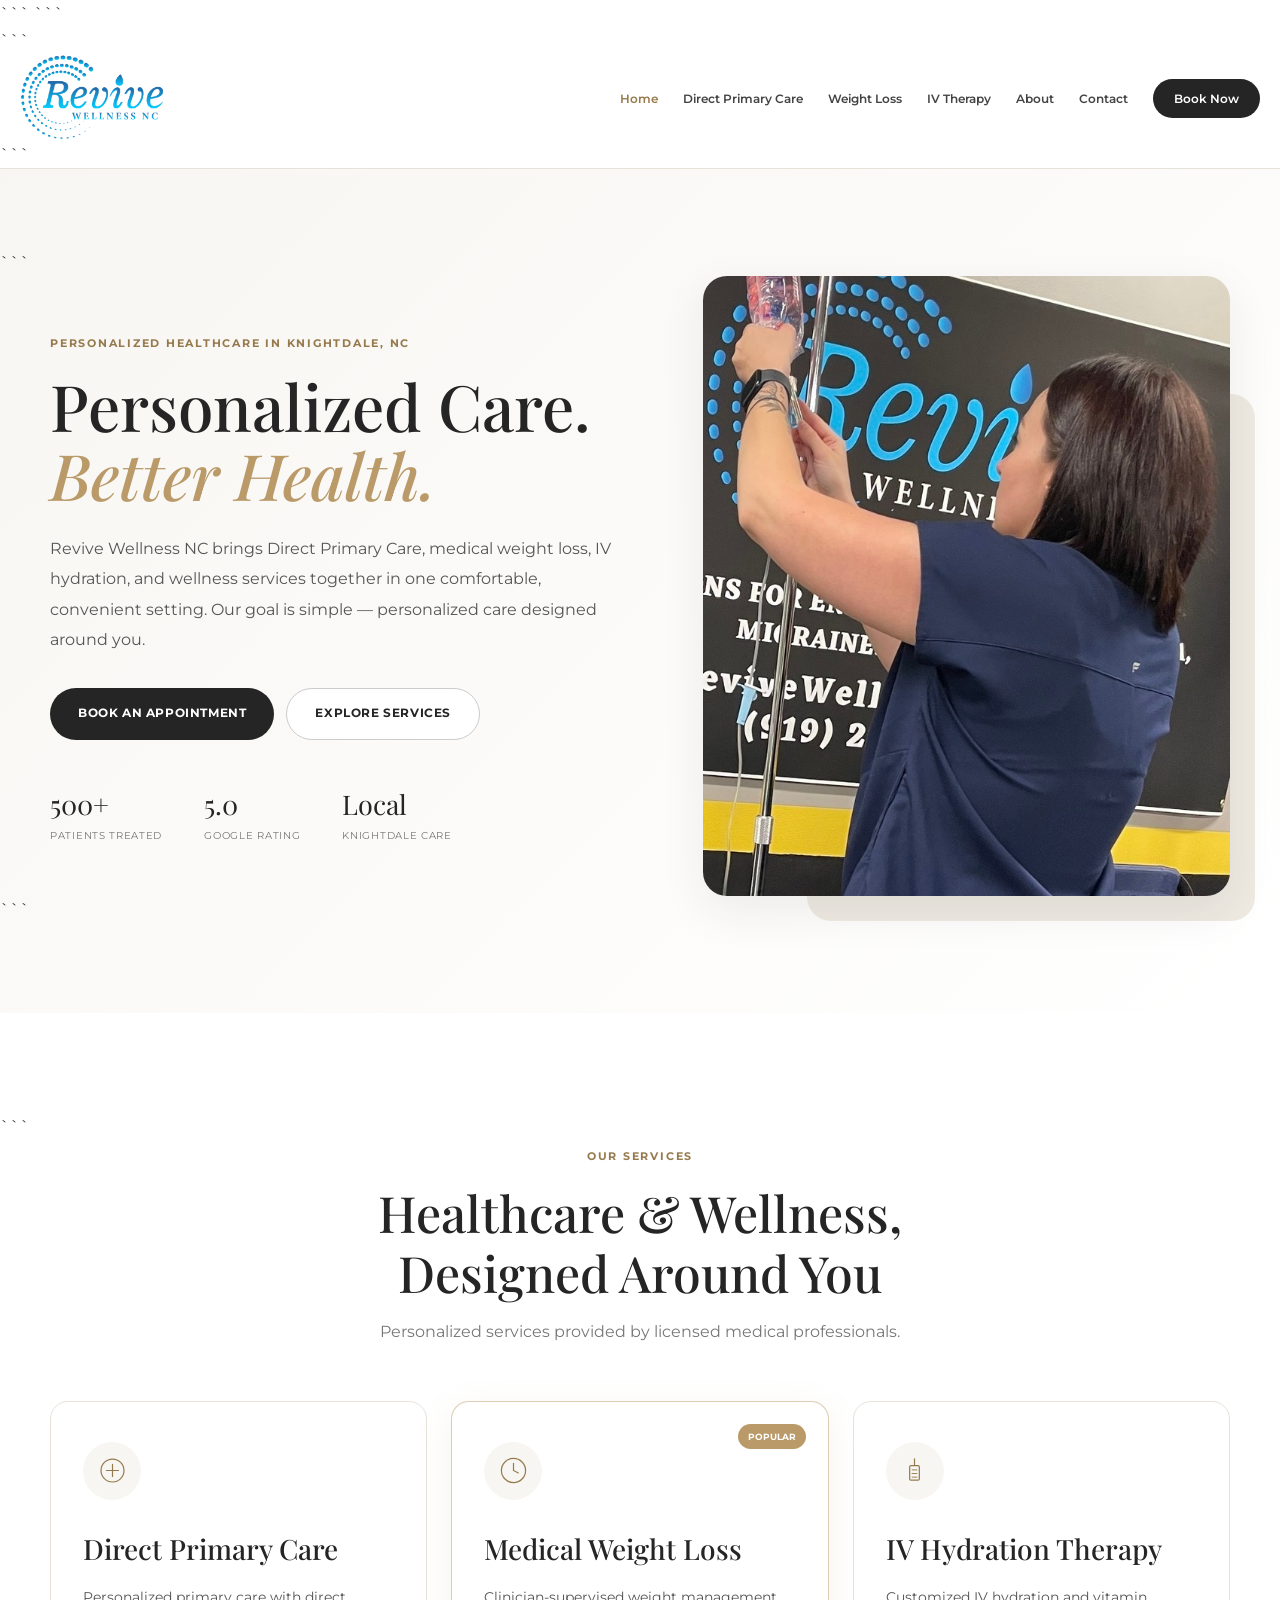
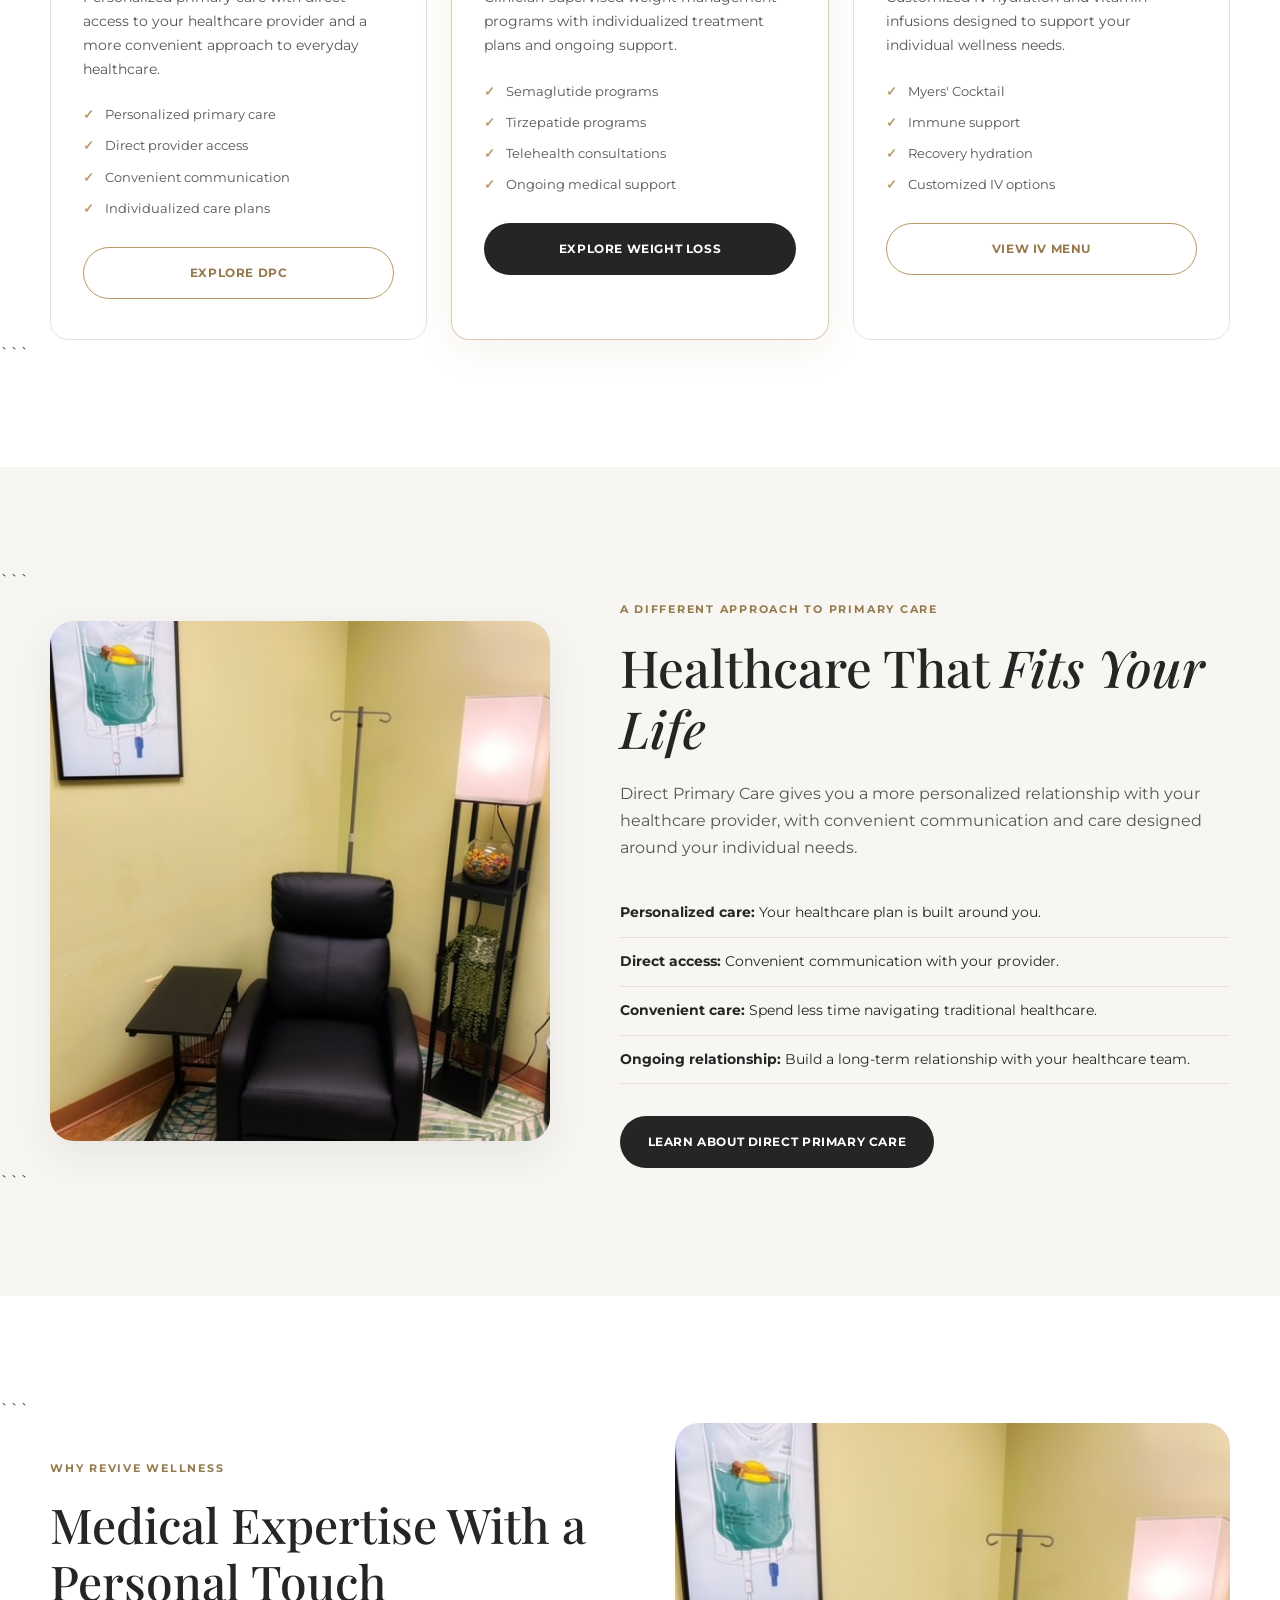
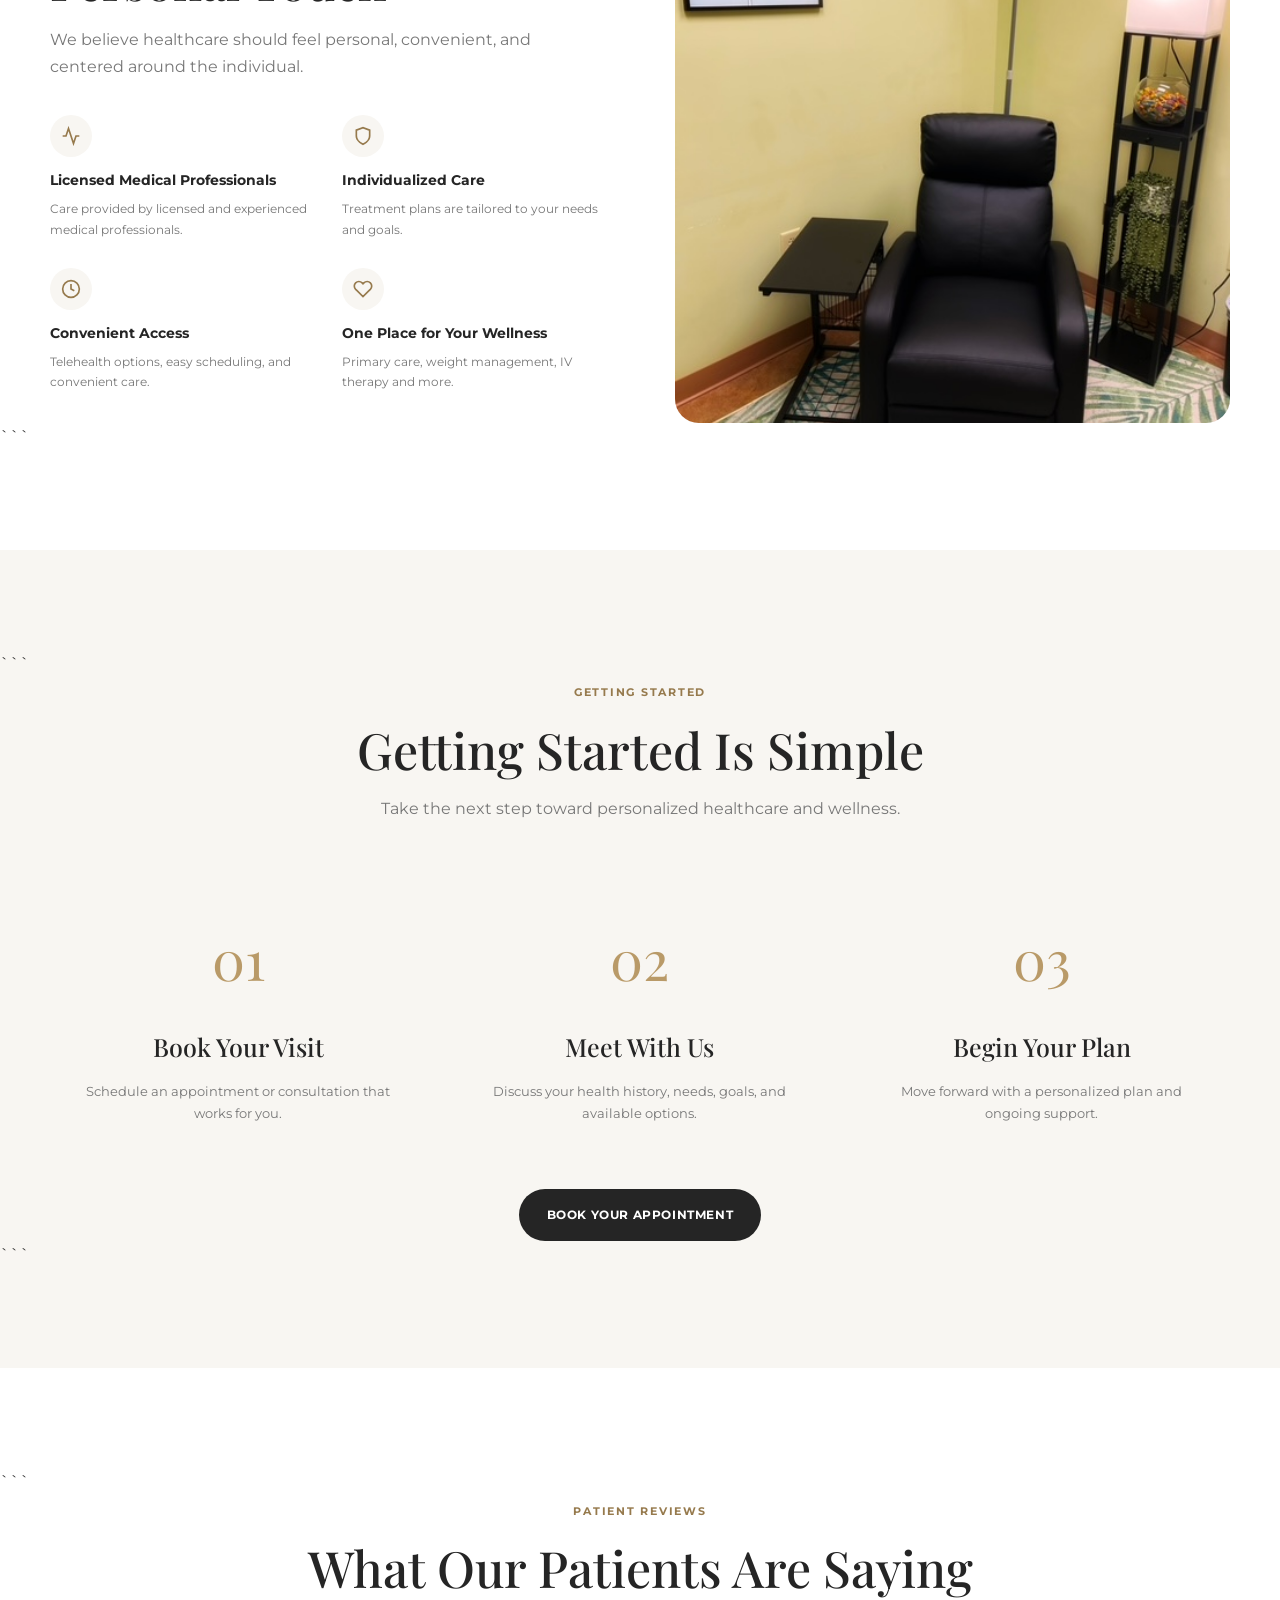
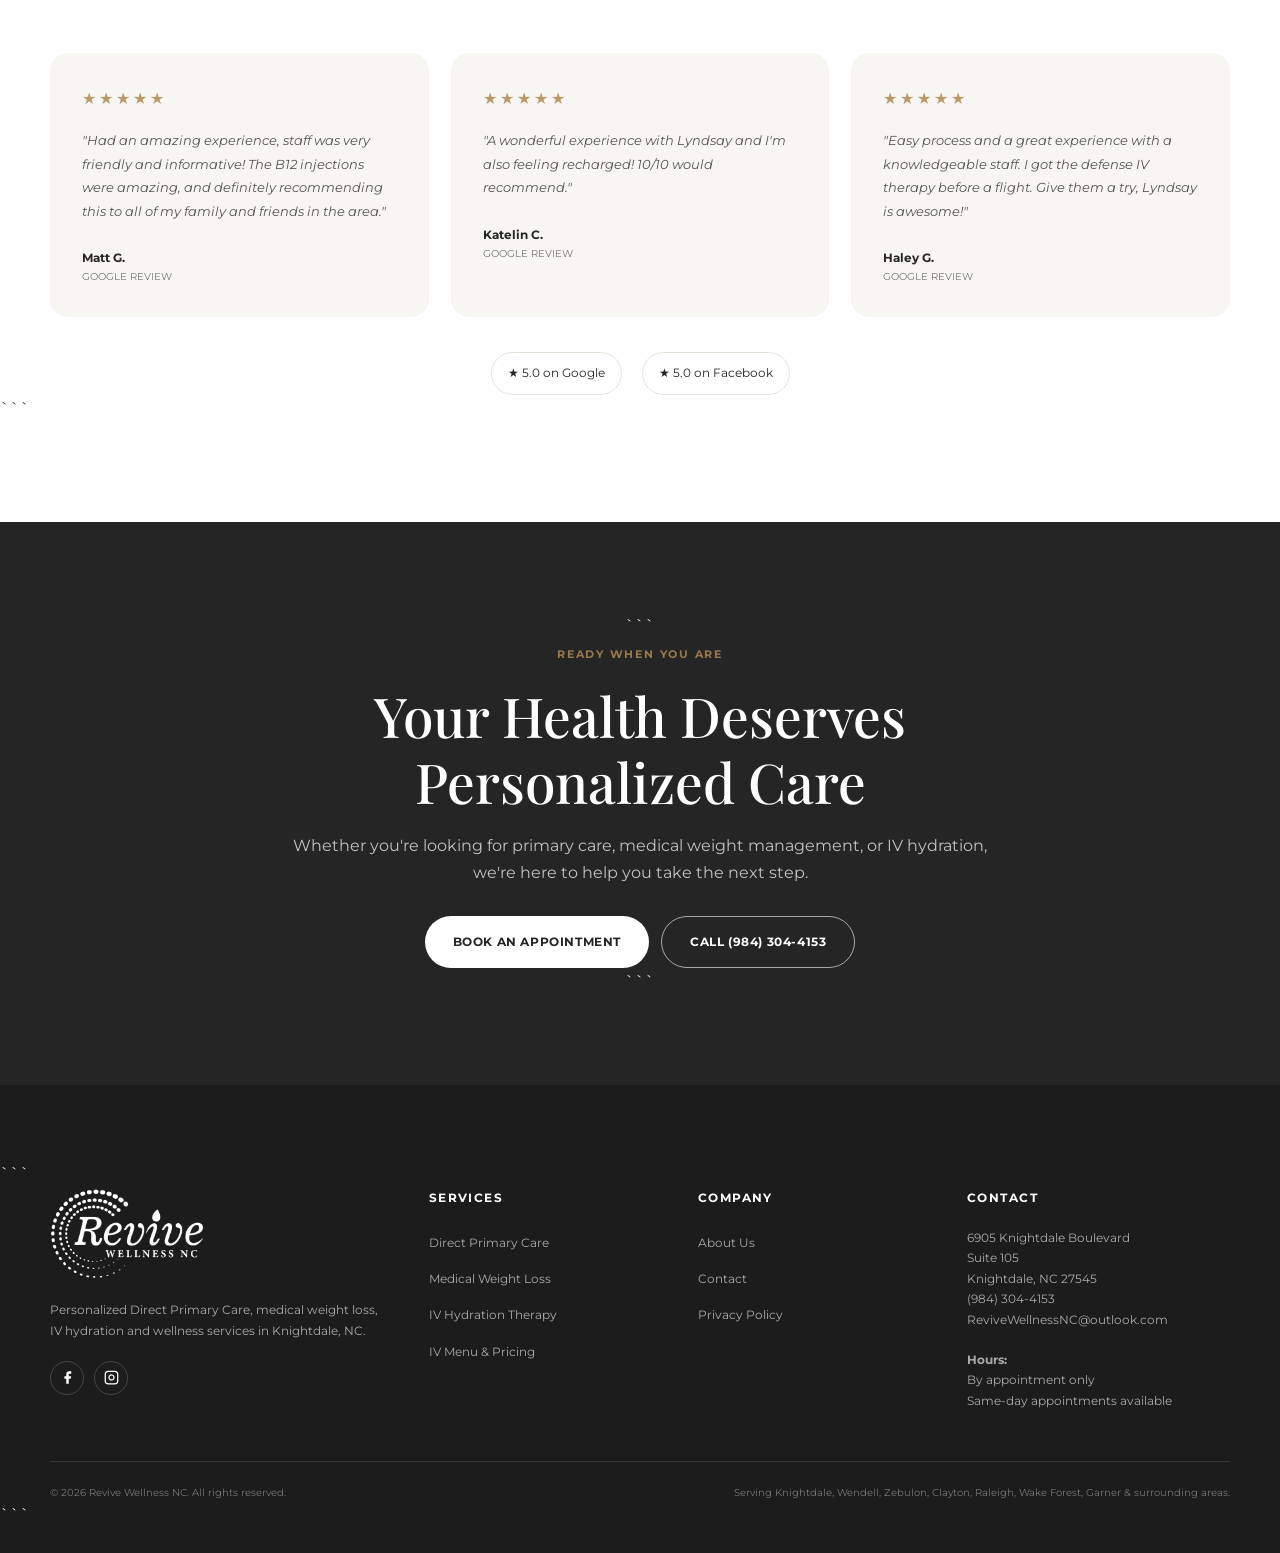
==== commit 3896fa9c: "Update print statement from 'Hello' to 'Goodbye'" ====
--- a/revive-wellness-nc-with-direct-primary-care CHATGPT/revive-wellness-nc-main/index.html
+++ b/revive-wellness-nc-with-direct-primary-care CHATGPT/revive-wellness-nc-main/index.html
@@ -1,502 +1,1870 @@
 <!DOCTYPE html>
+
 <html lang="en">
 <head>
     <meta charset="UTF-8">
     <meta name="viewport" content="width=device-width, initial-scale=1.0">
-    <meta name="author" content="Revive Wellness NC">
-    <meta name="robots" content="index, follow, max-snippet:-1, max-image-preview:large, max-video-preview:-1">
-    <title>Revive Wellness NC | Medical Weight Loss & IV Therapy in Knightdale, NC</title>
-    <meta name="description" content="Medical weight loss and IV hydration therapy in Knightdale, NC. GLP-1 programs with Semaglutide and Tirzepatide plus IV vitamin infusions. Serving the Raleigh area.">
-    <link rel="sitemap" type="application/xml" title="Sitemap" href="/sitemap.xml">
-    <link rel="canonical" href="https://revivewellnessnc.com/">
-    <meta name="robots" content="index, follow, max-snippet:-1, max-image-preview:large, max-video-preview:-1">
-    <link rel="icon" type="image/png" href="/logo.png">
-    <!-- Open Graph -->
-    <meta property="og:type" content="website">
-    <meta property="og:site_name" content="Revive Wellness NC">
-    <meta property="og:title" content="Revive Wellness NC | Medical Weight Loss & IV Hydration Therapy in Knightdale, NC">
-    <meta property="og:description" content="Medical weight loss with GLP-1 injections and IV hydration therapy in Knightdale, NC. Serving Wendell, Rolesville, Zebulon, Clayton, Raleigh, and surrounding areas. Semaglutide & Tirzepatide available.">
-    <meta property="og:url" content="https://revivewellnessnc.com">
-    <meta property="og:image" content="https://revivewellnessnc.com/images/iv-treatment.jpg">
-    <meta property="og:locale" content="en_US">
-    <!-- Twitter Card -->
-    <meta name="twitter:card" content="summary_large_image">
-    <meta name="twitter:title" content="Revive Wellness NC | Medical Weight Loss & IV Hydration Therapy in Knightdale, NC">
-    <meta name="twitter:description" content="Medical weight loss with GLP-1 injections and IV hydration therapy in Knightdale, NC. Serving Wendell, Rolesville, Zebulon, Clayton, Raleigh, and surrounding areas. Semaglutide & Tirzepatide available.">
-    <meta name="twitter:image" content="https://revivewellnessnc.com/images/iv-treatment.jpg">
-    <script type="application/ld+json">
-    {
-    "@context": "https://schema.org",
-    "@type": "WebSite",
-    "name": "Revive Wellness NC",
-    "url": "https://revivewellnessnc.com",
-    "potentialAction": {
-      "@type": "SearchAction",
-      "target": "https://revivewellnessnc.com/?s={search_term_string}",
-      "query-input": "required name=search_term_string"
-    }
-  }
-    </script>
-    <script type="application/ld+json">{
-  "@context": "https://schema.org",
-  "@type": [
-    "MedicalClinic",
-    "HealthAndBeautyBusiness"
-  ],
-  "name": "Revive Wellness NC",
-  "url": "https://revivewellnessnc.com",
-  "logo": "https://revivewellnessnc.com/logo.png",
-  "image": "https://revivewellnessnc.com/images/clinic-room.jpg",
-  "description": "Medical weight loss with compounded GLP-1 injections (Semaglutide & Tirzepatide) and IV hydration therapy in Knightdale, NC, serving the greater Raleigh area.",
-  "telephone": "+19843044153",
-  "email": "ReviveWellnessNC@outlook.com",
-  "address": {
-    "@type": "PostalAddress",
-    "streetAddress": "6905 Knightdale Boulevard, Suite 105",
-    "addressLocality": "Knightdale",
-    "addressRegion": "NC",
-    "postalCode": "27545",
-    "addressCountry": "US"
-  },
-  "geo": {
-    "@type": "GeoCoordinates",
-    "latitude": 35.789,
-    "longitude": -78.4977
-  },
-  "openingHoursSpecification": {
-    "@type": "OpeningHoursSpecification",
-    "description": "By appointment only. Same-day appointments available."
-  },
-  "priceRange": "$$",
-  "currenciesAccepted": "USD",
-  "paymentAccepted": "Cash, Credit Card",
-  "sameAs": [
-    "https://www.facebook.com/revivewellnessnc",
-    "https://www.instagram.com/revivewellnessnc"
-  ],
-  "areaServed": [
-    {
-      "@type": "City",
-      "name": "Knightdale",
-      "sameAs": "https://en.wikipedia.org/wiki/Knightdale,_North_Carolina"
-    },
-    {
-      "@type": "City",
-      "name": "Wendell",
-      "sameAs": "https://en.wikipedia.org/wiki/Wendell,_North_Carolina"
-    },
-    {
-      "@type": "City",
-      "name": "Zebulon",
-      "sameAs": "https://en.wikipedia.org/wiki/Zebulon,_North_Carolina"
-    },
-    {
-      "@type": "City",
-      "name": "Clayton",
-      "sameAs": "https://en.wikipedia.org/wiki/Clayton,_North_Carolina"
-    },
-    {
-      "@type": "City",
-      "name": "Raleigh",
-      "sameAs": "https://en.wikipedia.org/wiki/Raleigh,_North_Carolina"
-    },
-    {
-      "@type": "City",
-      "name": "Wake Forest"
-    },
-    {
-      "@type": "City",
-      "name": "Garner"
-    }
-  ],
-  "hasOfferCatalog": {
-    "@type": "OfferCatalog",
-    "name": "Wellness Services",
-    "itemListElement": [
-      {
-        "@type": "Offer",
-        "itemOffered": {
-          "@type": "MedicalProcedure",
-          "name": "Compounded Semaglutide Weight Loss Program",
-          "description": "Monthly compounded Semaglutide GLP-1 injections for supervised medical weight loss",
-          "procedureType": "https://schema.org/TherapeuticProcedure"
-        },
-        "price": "300",
-        "priceCurrency": "USD"
-      },
-      {
-        "@type": "Offer",
-        "itemOffered": {
-          "@type": "MedicalProcedure",
-          "name": "Compounded Tirzepatide Weight Loss Program",
-          "description": "Monthly compounded Tirzepatide GLP-1/GIP dual-agonist injections for supervised medical weight loss",
-          "procedureType": "https://schema.org/TherapeuticProcedure"
-        },
-        "price": "350",
-        "priceCurrency": "USD"
-      },
-      {
-        "@type": "Offer",
-        "itemOffered": {
-          "@type": "MedicalProcedure",
-          "name": "Myers Cocktail IV Therapy",
-          "description": "IV vitamin infusion with Zinc, B-Complex, B12, Magnesium, and Vitamin C",
-          "procedureType": "https://schema.org/TherapeuticProcedure"
-        },
-        "price": "160",
-        "priceCurrency": "USD"
-      }
-    ]
-  }
-}</script>
-
-    <link rel="preconnect" href="https://fonts.googleapis.com">
-    <link rel="preconnect" href="https://fonts.gstatic.com" crossorigin>
-    <link href="https://fonts.googleapis.com/css2?family=Montserrat:wght@300;400;500;600;700&family=Playfair+Display:wght@400;500;600;700&display=swap&display=swap" rel="stylesheet">
-    <link rel="stylesheet" href="styles.css">
-    <meta property="og:image:alt" content="Revive Wellness NC">
-    <meta name="twitter:image:alt" content="Revive Wellness NC">
+
+```
+<meta name="author" content="Revive Wellness NC">
+<meta name="robots" content="index, follow">
+
+<title>Revive Wellness NC | Direct Primary Care, Weight Loss & IV Therapy</title>
+
+<meta name="description" content="Revive Wellness NC provides Direct Primary Care, medical weight loss, IV hydration therapy and wellness services in Knightdale, NC. Serving Wendell, Zebulon, Raleigh, Clayton, Wake Forest, Garner and surrounding communities.">
+
+<link rel="canonical" href="https://revivewellnessnc.com/">
+<link rel="icon" type="image/png" href="logo.png">
+
+<!-- Open Graph -->
+<meta property="og:type" content="website">
+<meta property="og:site_name" content="Revive Wellness NC">
+<meta property="og:title" content="Revive Wellness NC | Personalized Healthcare & Wellness">
+<meta property="og:description" content="Direct Primary Care, medical weight loss, IV hydration and wellness services in Knightdale, NC.">
+<meta property="og:url" content="https://revivewellnessnc.com/">
+<meta property="og:image" content="https://revivewellnessnc.com/images/iv-treatment.jpg">
+
+<!-- Fonts -->
+<link rel="preconnect" href="https://fonts.googleapis.com">
+<link rel="preconnect" href="https://fonts.gstatic.com" crossorigin>
+<link href="https://fonts.googleapis.com/css2?family=Montserrat:wght@300;400;500;600;700&family=Playfair+Display:wght@400;500;600;700&display=swap" rel="stylesheet">
+
+<style>
+
+    :root {
+        --cream: #f8f6f2;
+        --cream-dark: #eeeae2;
+        --white: #ffffff;
+        --charcoal: #252525;
+        --text: #555555;
+        --muted: #777777;
+        --accent: #b99a68;
+        --accent-dark: #967a4d;
+        --border: #e7e2d9;
+        --shadow: 0 15px 45px rgba(37,37,37,.08);
+        --radius: 18px;
+        --serif: "Playfair Display", Georgia, serif;
+        --sans: "Montserrat", Arial, sans-serif;
+    }
+
+    * {
+        box-sizing: border-box;
+        margin: 0;
+        padding: 0;
+    }
+
+    html {
+        scroll-behavior: smooth;
+    }
+
+    body {
+        font-family: var(--sans);
+        color: var(--charcoal);
+        background: white;
+        line-height: 1.7;
+    }
+
+    img {
+        max-width: 100%;
+        display: block;
+    }
+
+    a {
+        color: inherit;
+        text-decoration: none;
+    }
+
+    .container {
+        width: min(1180px, calc(100% - 40px));
+        margin: 0 auto;
+    }
+
+    /* NAVIGATION */
+
+    .navbar {
+        position: sticky;
+        top: 0;
+        z-index: 1000;
+        background: rgba(255,255,255,.97);
+        border-bottom: 1px solid var(--border);
+        backdrop-filter: blur(10px);
+    }
+
+    .nav-container {
+        width: min(1280px, calc(100% - 40px));
+        min-height: 82px;
+        margin: auto;
+        display: flex;
+        align-items: center;
+        justify-content: space-between;
+    }
+
+    .logo-img {
+        width: 145px;
+        height: auto;
+    }
+
+    .nav-menu {
+        display: flex;
+        align-items: center;
+        gap: 25px;
+        list-style: none;
+    }
+
+    .nav-menu a {
+        font-size: 12px;
+        font-weight: 600;
+        color: #444;
+    }
+
+    .nav-menu a:hover,
+    .nav-menu a.active {
+        color: var(--accent-dark);
+    }
+
+    .btn-nav {
+        background: var(--charcoal);
+        color: white !important;
+        padding: 12px 21px;
+        border-radius: 30px;
+    }
+
+    .btn-nav:hover {
+        background: var(--accent-dark);
+    }
+
+    .nav-toggle {
+        display: none;
+        background: none;
+        border: none;
+        cursor: pointer;
+    }
+
+    .nav-toggle span {
+        display: block;
+        width: 25px;
+        height: 2px;
+        background: var(--charcoal);
+        margin: 5px 0;
+    }
+
+    /* BUTTONS */
+
+    .btn {
+        display: inline-flex;
+        align-items: center;
+        justify-content: center;
+        min-height: 52px;
+        padding: 0 28px;
+        border-radius: 30px;
+        font-size: 12px;
+        font-weight: 700;
+        letter-spacing: .05em;
+        text-transform: uppercase;
+        transition: .25s ease;
+    }
+
+    .btn-primary {
+        background: var(--charcoal);
+        color: white;
+    }
+
+    .btn-primary:hover {
+        background: var(--accent-dark);
+        transform: translateY(-2px);
+    }
+
+    .btn-secondary {
+        border: 1px solid #ccc;
+        background: white;
+    }
+
+    .btn-secondary:hover {
+        border-color: var(--accent);
+        color: var(--accent-dark);
+    }
+
+    .btn-outline {
+        border: 1px solid var(--accent);
+        color: var(--accent-dark);
+    }
+
+    .btn-outline:hover {
+        background: var(--accent);
+        color: white;
+    }
+
+    .btn-white {
+        background: white;
+        color: var(--charcoal);
+    }
+
+    .btn-outline-white {
+        border: 1px solid rgba(255,255,255,.6);
+        color: white;
+    }
+
+    /* HERO */
+
+    .hero {
+        background: linear-gradient(135deg,#f8f6f2,#ffffff);
+        padding: 80px 0 90px;
+    }
+
+    .hero-grid {
+        display: grid;
+        grid-template-columns: 1.05fr .95fr;
+        align-items: center;
+        gap: 70px;
+    }
+
+    .hero-badge,
+    .section-badge {
+        display: inline-block;
+        color: var(--accent-dark);
+        font-size: 11px;
+        font-weight: 700;
+        letter-spacing: .16em;
+        text-transform: uppercase;
+        margin-bottom: 18px;
+    }
+
+    .hero h1 {
+        font-family: var(--serif);
+        font-size: clamp(45px,5vw,72px);
+        font-weight: 500;
+        line-height: 1.08;
+        margin-bottom: 25px;
+    }
+
+    .hero h1 span {
+        color: var(--accent);
+        font-style: italic;
+    }
+
+    .hero-subtitle {
+        color: var(--text);
+        font-size: 16px;
+        line-height: 1.9;
+        max-width: 620px;
+        margin-bottom: 32px;
+    }
+
+    .hero-cta {
+        display: flex;
+        flex-wrap: wrap;
+        gap: 12px;
+        margin-bottom: 42px;
+    }
+
+    .hero-image {
+        position: relative;
+    }
+
+    .hero-image::before {
+        content: "";
+        position: absolute;
+        width: 85%;
+        height: 85%;
+        background: var(--cream-dark);
+        right: -25px;
+        bottom: -25px;
+        border-radius: 24px;
+    }
+
+    .hero-image-wrapper {
+        position: relative;
+        z-index: 1;
+        border-radius: 24px;
+        overflow: hidden;
+        box-shadow: var(--shadow);
+    }
+
+    .hero-image-wrapper img {
+        width: 100%;
+        height: 620px;
+        object-fit: cover;
+    }
+
+    .hero-stats {
+        display: flex;
+        gap: 42px;
+    }
+
+    .stat {
+        display: flex;
+        flex-direction: column;
+    }
+
+    .stat-number {
+        font-family: var(--serif);
+        font-size: 27px;
+    }
+
+    .stat-label {
+        font-size: 10px;
+        color: var(--muted);
+        text-transform: uppercase;
+        letter-spacing: .07em;
+    }
+
+    /* GENERAL SECTIONS */
+
+    section {
+        padding: 100px 0;
+    }
+
+    .section-header {
+        max-width: 700px;
+        margin: 0 auto 55px;
+        text-align: center;
+    }
+
+    .section-header h2 {
+        font-family: var(--serif);
+        font-size: clamp(35px,4vw,50px);
+        font-weight: 500;
+        line-height: 1.2;
+        margin-bottom: 15px;
+    }
+
+    .section-header p {
+        color: var(--muted);
+    }
+
+    /* SERVICES */
+
+    .services-grid {
+        display: grid;
+        grid-template-columns: repeat(3,1fr);
+        gap: 24px;
+    }
+
+    .service-card {
+        position: relative;
+        padding: 40px 32px;
+        border: 1px solid var(--border);
+        border-radius: var(--radius);
+        background: white;
+        transition: .3s ease;
+    }
+
+    .service-card:hover {
+        transform: translateY(-7px);
+        box-shadow: var(--shadow);
+    }
+
+    .service-card.featured {
+        border-color: rgba(185,154,104,.5);
+        box-shadow: 0 10px 35px rgba(185,154,104,.12);
+    }
+
+    .service-icon {
+        width: 58px;
+        height: 58px;
+        display: flex;
+        align-items: center;
+        justify-content: center;
+        background: var(--cream);
+        border-radius: 50%;
+        color: var(--accent-dark);
+        margin-bottom: 25px;
+    }
+
+    .service-icon svg {
+        width: 29px;
+        height: 29px;
+    }
+
+    .service-badge {
+        position: absolute;
+        top: 22px;
+        right: 22px;
+        background: var(--accent);
+        color: white;
+        padding: 5px 10px;
+        border-radius: 20px;
+        font-size: 9px;
+        font-weight: 700;
+        text-transform: uppercase;
+    }
+
+    .service-card h3 {
+        font-family: var(--serif);
+        font-size: 28px;
+        font-weight: 500;
+        margin-bottom: 14px;
+    }
+
+    .service-card > p {
+        color: var(--text);
+        font-size: 14px;
+        margin-bottom: 22px;
+    }
+
+    .service-features {
+        list-style: none;
+        margin-bottom: 28px;
+    }
+
+    .service-features li {
+        color: var(--text);
+        font-size: 13px;
+        margin: 9px 0;
+        padding-left: 22px;
+        position: relative;
+    }
+
+    .service-features li::before {
+        content: "✓";
+        position: absolute;
+        left: 0;
+        color: var(--accent);
+        font-weight: 700;
+    }
+
+    .service-card .btn {
+        width: 100%;
+    }
+
+    /* DPC */
+
+    .dpc-section {
+        background: var(--cream);
+    }
+
+    .dpc-grid {
+        display: grid;
+        grid-template-columns: .9fr 1.1fr;
+        gap: 70px;
+        align-items: center;
+    }
+
+    .dpc-image {
+        border-radius: 24px;
+        overflow: hidden;
+        box-shadow: var(--shadow);
+    }
+
+    .dpc-image img {
+        width: 100%;
+        height: 520px;
+        object-fit: cover;
+    }
+
+    .dpc-content h2 {
+        font-family: var(--serif);
+        font-size: clamp(36px,4vw,52px);
+        font-weight: 500;
+        line-height: 1.2;
+        margin-bottom: 20px;
+    }
+
+    .dpc-content > p {
+        color: var(--text);
+        margin-bottom: 28px;
+    }
+
+    .dpc-list {
+        list-style: none;
+        margin-bottom: 32px;
+    }
+
+    .dpc-list li {
+        padding: 12px 0;
+        border-bottom: 1px solid var(--border);
+        font-size: 14px;
+    }
+
+    /* WHY US */
+
+    .why-us-grid {
+        display: grid;
+        grid-template-columns: 1fr 1fr;
+        gap: 70px;
+        align-items: center;
+    }
+
+    .why-us-image img {
+        width: 100%;
+        height: 600px;
+        object-fit: cover;
+        border-radius: 24px;
+    }
+
+    .why-us-content h2 {
+        font-family: var(--serif);
+        font-size: 48px;
+        font-weight: 500;
+        line-height: 1.2;
+        margin-bottom: 15px;
+    }
+
+    .why-us-intro {
+        color: var(--muted);
+        margin-bottom: 35px;
+    }
+
+    .why-features {
+        display: grid;
+        grid-template-columns: 1fr 1fr;
+        gap: 28px;
+    }
+
+    .feature-icon {
+        width: 42px;
+        height: 42px;
+        display: flex;
+        align-items: center;
+        justify-content: center;
+        background: var(--cream);
+        border-radius: 50%;
+        color: var(--accent-dark);
+        margin-bottom: 12px;
+    }
+
+    .feature-icon svg {
+        width: 20px;
+    }
+
+    .feature h4 {
+        font-size: 14px;
+        margin-bottom: 6px;
+    }
+
+    .feature p {
+        color: var(--muted);
+        font-size: 12px;
+    }
+
+    /* STEPS */
+
+    .how-it-works {
+        background: var(--cream);
+    }
+
+    .steps-grid {
+        display: grid;
+        grid-template-columns: repeat(3,1fr);
+        gap: 25px;
+    }
+
+    .step {
+        text-align: center;
+        padding: 35px 25px;
+    }
+
+    .step-number {
+        font-family: var(--serif);
+        font-size: 55px;
+        color: var(--accent);
+        margin-bottom: 20px;
+    }
+
+    .step h3 {
+        font-family: var(--serif);
+        font-size: 25px;
+        font-weight: 500;
+        margin-bottom: 12px;
+    }
+
+    .step p {
+        color: var(--muted);
+        font-size: 13px;
+    }
+
+    .steps-cta {
+        text-align: center;
+        margin-top: 30px;
+    }
+
+    /* TESTIMONIALS */
+
+    .testimonials-grid {
+        display: grid;
+        grid-template-columns: repeat(3,1fr);
+        gap: 22px;
+    }
+
+    .testimonial-card {
+        background: var(--cream);
+        padding: 32px;
+        border-radius: var(--radius);
+    }
+
+    .testimonial-rating {
+        color: var(--accent);
+        letter-spacing: 3px;
+        margin-bottom: 17px;
+    }
+
+    .testimonial-card > p {
+        color: var(--text);
+        font-size: 13px;
+        font-style: italic;
+        line-height: 1.8;
+        margin-bottom: 25px;
+    }
+
+    .testimonial-author {
+        display: flex;
+        flex-direction: column;
+    }
+
+    .author-name {
+        font-weight: 700;
+        font-size: 12px;
+    }
+
+    .author-source {
+        color: var(--muted);
+        font-size: 10px;
+        text-transform: uppercase;
+    }
+
+    .testimonials-badges {
+        display: flex;
+        justify-content: center;
+        gap: 20px;
+        margin-top: 35px;
+    }
+
+    .review-badge {
+        padding: 10px 16px;
+        border: 1px solid var(--border);
+        border-radius: 30px;
+        font-size: 12px;
+    }
+
+    /* CTA */
+
+    .cta-section {
+        background: var(--charcoal);
+        color: white;
+        text-align: center;
+        padding: 90px 0;
+    }
+
+    .cta-content {
+        max-width: 700px;
+        margin: auto;
+    }
+
+    .cta-content h2 {
+        font-family: var(--serif);
+        font-size: clamp(38px,5vw,55px);
+        font-weight: 500;
+        line-height: 1.2;
+        margin-bottom: 18px;
+    }
+
+    .cta-content p {
+        color: rgba(255,255,255,.72);
+        margin-bottom: 30px;
+    }
+
+    .cta-buttons {
+        display: flex;
+        justify-content: center;
+        gap: 12px;
+        flex-wrap: wrap;
+    }
+
+    /* FOOTER */
+
+    .footer {
+        background: #1c1c1c;
+        color: white;
+        padding: 75px 0 25px;
+    }
+
+    .footer-grid {
+        display: grid;
+        grid-template-columns: 1.5fr 1fr 1fr 1.2fr;
+        gap: 50px;
+        padding-bottom: 50px;
+    }
+
+    .footer-brand .logo-img {
+        filter: brightness(0) invert(1);
+        width: 155px;
+        margin-bottom: 20px;
+    }
+
+    .footer-brand p,
+    .footer-contact p {
+        color: #aaa;
+        font-size: 12px;
+    }
+
+    .footer h4 {
+        font-size: 12px;
+        text-transform: uppercase;
+        letter-spacing: .12em;
+        margin-bottom: 20px;
+    }
+
+    .footer ul {
+        list-style: none;
+    }
+
+    .footer li {
+        margin: 9px 0;
+    }
+
+    .footer li a,
+    .footer-contact a {
+        color: #aaa;
+        font-size: 12px;
+    }
+
+    .footer li a:hover,
+    .footer-contact a:hover {
+        color: var(--accent);
+    }
+
+    .footer-social {
+        display: flex;
+        gap: 10px;
+        margin-top: 20px;
+    }
+
+    .footer-social a {
+        width: 34px;
+        height: 34px;
+        border: 1px solid #444;
+        border-radius: 50%;
+        display: flex;
+        align-items: center;
+        justify-content: center;
+    }
+
+    .footer-social svg {
+        width: 15px;
+        height: 15px;
+    }
+
+    .hours {
+        margin-top: 20px;
+    }
+
+    .footer-bottom {
+        border-top: 1px solid #333;
+        padding-top: 22px;
+        display: flex;
+        justify-content: space-between;
+        gap: 20px;
+        color: #777;
+        font-size: 10px;
+    }
+
+    /* MOBILE */
+
+    @media (max-width: 950px) {
+
+        .nav-toggle {
+            display: block;
+        }
+
+        .nav-menu {
+            position: absolute;
+            top: 82px;
+            left: 0;
+            width: 100%;
+            background: white;
+            border-bottom: 1px solid var(--border);
+            padding: 20px;
+            flex-direction: column;
+            align-items: stretch;
+            gap: 10px;
+            display: none;
+        }
+
+        .nav-menu.open {
+            display: flex;
+        }
+
+        .nav-menu li {
+            padding: 7px 0;
+        }
+
+        .nav-menu .btn-nav {
+            display: block;
+            text-align: center;
+        }
+
+        .hero-grid,
+        .dpc-grid,
+        .why-us-grid {
+            grid-template-columns: 1fr;
+        }
+
+        .hero {
+            padding: 55px 0 70px;
+        }
+
+        .hero-image {
+            order: -1;
+        }
+
+        .hero-image-wrapper img {
+            height: 480px;
+        }
+
+        .services-grid,
+        .steps-grid,
+        .testimonials-grid {
+            grid-template-columns: 1fr;
+        }
+
+        .why-us-image {
+            order: -1;
+        }
+
+        .why-us-image img {
+            height: 450px;
+        }
+
+        .footer-grid {
+            grid-template-columns: 1fr 1fr;
+        }
+    }
+
+    @media (max-width: 600px) {
+
+        .container,
+        .nav-container {
+            width: calc(100% - 28px);
+        }
+
+        section {
+            padding: 70px 0;
+        }
+
+        .hero h1 {
+            font-size: 45px;
+        }
+
+        .hero-stats {
+            gap: 20px;
+            flex-wrap: wrap;
+        }
+
+        .hero-image-wrapper img {
+            height: 390px;
+        }
+
+        .why-features {
+            grid-template-columns: 1fr;
+        }
+
+        .footer-grid {
+            grid-template-columns: 1fr;
+        }
+
+        .footer-bottom {
+            flex-direction: column;
+        }
+
+        .testimonials-badges {
+            flex-direction: column;
+            align-items: center;
+        }
+    }
+
+</style>
+```
+
 </head>
+
 <body>
-    <!-- Navigation -->
-    <nav class="navbar">
-        <div class="nav-container">
-            <a href="index.html" class="logo">
-                <img src="logo.png" alt="Revive Wellness NC" class="logo-img" width="1920" height="1146">
+
+<!-- NAVIGATION -->
+
+<nav class="navbar">
+
+```
+<div class="nav-container">
+
+    <a href="index.html" class="logo" aria-label="Revive Wellness NC Home">
+
+        <img src="logo.png"
+             alt="Revive Wellness NC"
+             class="logo-img"
+             width="1920"
+             height="1146">
+
+    </a>
+
+    <button class="nav-toggle"
+            type="button"
+            aria-label="Toggle navigation"
+            aria-expanded="false"
+            aria-controls="primary-navigation">
+
+        <span></span>
+        <span></span>
+        <span></span>
+
+    </button>
+
+    <ul class="nav-menu" id="primary-navigation">
+
+        <li>
+            <a href="index.html" class="active">Home</a>
+        </li>
+
+        <li>
+            <a href="direct-primary-care.html">Direct Primary Care</a>
+        </li>
+
+        <li>
+            <a href="weight-loss.html">Weight Loss</a>
+        </li>
+
+        <li>
+            <a href="iv-therapy.html">IV Therapy</a>
+        </li>
+
+        <li>
+            <a href="about.html">About</a>
+        </li>
+
+        <li>
+            <a href="contact.html">Contact</a>
+        </li>
+
+        <li>
+            <a href="https://revivewellnessnc.hint.com/booking"
+               class="btn-nav"
+               target="_blank"
+               rel="noopener noreferrer">
+                Book Now
             </a>
-            <button class="nav-toggle" type="button" aria-label="Toggle navigation" aria-expanded="false" aria-controls="primary-navigation">
-                <span></span>
-                <span></span>
-                <span></span>
-            </button>
-            <ul class="nav-menu" id="primary-navigation">
-                <li><a href="index.html" class="active">Home</a></li>
-                <li><a href="direct-primary-care.html">Direct Primary Care</a></li>
-                <li><a href="weight-loss.html">Weight Loss</a></li>
-                <li><a href="iv-therapy.html">IV Therapy</a></li>
-                <li><a href="about.html">About</a></li>
-                <li><a href="contact.html">Contact</a></li>
-                <li><a href="https://intakeq.com/booking/atbauq" class="btn-nav" target="_blank" rel="noopener noreferrer">Book Now</a></li>
+        </li>
+
+    </ul>
+
+</div>
+```
+
+</nav>
+
+<!-- HERO -->
+
+<section class="hero">
+
+```
+<div class="container hero-grid">
+
+    <div>
+
+        <span class="hero-badge">
+            Personalized Healthcare in Knightdale, NC
+        </span>
+
+        <h1>
+            Personalized Care.<br>
+            <span>Better Health.</span>
+        </h1>
+
+        <p class="hero-subtitle">
+            Revive Wellness NC brings Direct Primary Care, medical weight loss,
+            IV hydration, and wellness services together in one comfortable,
+            convenient setting. Our goal is simple — personalized care designed
+            around you.
+        </p>
+
+        <div class="hero-cta">
+
+            <a href="https://revivewellnessnc.hint.com/booking"
+               class="btn btn-primary"
+               target="_blank"
+               rel="noopener noreferrer">
+                Book an Appointment
+            </a>
+
+            <a href="#services" class="btn btn-secondary">
+                Explore Services
+            </a>
+
+        </div>
+
+        <div class="hero-stats">
+
+            <div class="stat">
+                <span class="stat-number">500+</span>
+                <span class="stat-label">Patients Treated</span>
+            </div>
+
+            <div class="stat">
+                <span class="stat-number">5.0</span>
+                <span class="stat-label">Google Rating</span>
+            </div>
+
+            <div class="stat">
+                <span class="stat-number">Local</span>
+                <span class="stat-label">Knightdale Care</span>
+            </div>
+
+        </div>
+
+    </div>
+
+
+    <div class="hero-image">
+
+        <div class="hero-image-wrapper">
+
+            <img src="images/iv-treatment.jpg"
+                 alt="IV therapy treatment at Revive Wellness NC"
+                 width="700"
+                 height="1273"
+                 fetchpriority="high">
+
+        </div>
+
+    </div>
+
+</div>
+```
+
+</section>
+
+<!-- SERVICES -->
+
+<section id="services">
+
+```
+<div class="container">
+
+    <div class="section-header">
+
+        <span class="section-badge">
+            Our Services
+        </span>
+
+        <h2>
+            Healthcare & Wellness,<br>
+            Designed Around You
+        </h2>
+
+        <p>
+            Personalized services provided by licensed medical professionals.
+        </p>
+
+    </div>
+
+
+    <div class="services-grid">
+
+
+        <!-- DPC -->
+
+        <div class="service-card">
+
+            <div class="service-icon">
+
+                <svg viewBox="0 0 48 48" fill="none">
+
+                    <circle cx="24"
+                            cy="24"
+                            r="19"
+                            stroke="currentColor"
+                            stroke-width="2"/>
+
+                    <path d="M24 14v20M14 24h20"
+                          stroke="currentColor"
+                          stroke-width="2"
+                          stroke-linecap="round"/>
+
+                </svg>
+
+            </div>
+
+            <h3>Direct Primary Care</h3>
+
+            <p>
+                Personalized primary care with direct access to your healthcare
+                provider and a more convenient approach to everyday healthcare.
+            </p>
+
+            <ul class="service-features">
+
+                <li>Personalized primary care</li>
+                <li>Direct provider access</li>
+                <li>Convenient communication</li>
+                <li>Individualized care plans</li>
+
             </ul>
-        </div>
-    </nav>
-
-    <!-- Hero Section -->
-    <section class="hero">
-        <div class="hero-content">
-            <div class="hero-badge">Wellness Clinic in Knightdale, NC</div>
-            <h1>Look and Feel Your <span class="highlight">Best</span></h1>
-            <p class="hero-subtitle">Medical weight loss and IV hydration therapy to help you reach your wellness goals. Personalized care from certified and licensed medical professionals in a comfortable, relaxing environment.</p>
-            <div class="hero-cta">
-                <a href="https://intakeq.com/booking/atbauq" class="btn btn-primary" target="_blank" rel="noopener noreferrer">Book Appointment</a>
-                <a href="#services" class="btn btn-secondary">Explore Services</a>
+
+            <a href="direct-primary-care.html"
+               class="btn btn-outline">
+                Explore DPC
+            </a>
+
+        </div>
+
+
+        <!-- WEIGHT LOSS -->
+
+        <div class="service-card featured">
+
+            <span class="service-badge">
+                Popular
+            </span>
+
+            <div class="service-icon">
+
+                <svg viewBox="0 0 48 48" fill="none">
+
+                    <circle cx="24"
+                            cy="24"
+                            r="20"
+                            stroke="currentColor"
+                            stroke-width="2"/>
+
+                    <path d="M24 12v12l8 4"
+                          stroke="currentColor"
+                          stroke-width="2"
+                          stroke-linecap="round"/>
+
+                </svg>
+
             </div>
-            <div class="hero-stats">
-                <div class="stat">
-                    <span class="stat-number">500+</span>
-                    <span class="stat-label">Patients Treated</span>
+
+            <h3>Medical Weight Loss</h3>
+
+            <p>
+                Clinician-supervised weight management programs with individualized
+                treatment plans and ongoing support.
+            </p>
+
+            <ul class="service-features">
+
+                <li>Semaglutide programs</li>
+                <li>Tirzepatide programs</li>
+                <li>Telehealth consultations</li>
+                <li>Ongoing medical support</li>
+
+            </ul>
+
+            <a href="weight-loss.html"
+               class="btn btn-primary">
+                Explore Weight Loss
+            </a>
+
+        </div>
+
+
+        <!-- IV -->
+
+        <div class="service-card">
+
+            <div class="service-icon">
+
+                <svg viewBox="0 0 48 48" fill="none">
+
+                    <path d="M24 4v12"
+                          stroke="currentColor"
+                          stroke-width="2"/>
+
+                    <rect x="16"
+                          y="16"
+                          width="16"
+                          height="24"
+                          rx="2"
+                          stroke="currentColor"
+                          stroke-width="2"/>
+
+                    <path d="M20 23h8M20 29h8M20 35h8"
+                          stroke="currentColor"
+                          stroke-width="1.5"
+                          stroke-linecap="round"/>
+
+                </svg>
+
+            </div>
+
+            <h3>IV Hydration Therapy</h3>
+
+            <p>
+                Customized IV hydration and vitamin infusions designed to support
+                your individual wellness needs.
+            </p>
+
+            <ul class="service-features">
+
+                <li>Myers' Cocktail</li>
+                <li>Immune support</li>
+                <li>Recovery hydration</li>
+                <li>Customized IV options</li>
+
+            </ul>
+
+            <a href="iv-therapy.html"
+               class="btn btn-outline">
+                View IV Menu
+            </a>
+
+        </div>
+
+    </div>
+
+</div>
+```
+
+</section>
+
+<!-- DPC FEATURE -->
+
+<section class="dpc-section">
+
+```
+<div class="container dpc-grid">
+
+    <div class="dpc-image">
+
+        <img src="images/clinic-room.jpg"
+             alt="Revive Wellness NC clinic"
+             loading="lazy"
+             width="480"
+             height="640">
+
+    </div>
+
+
+    <div class="dpc-content">
+
+        <span class="section-badge">
+            A Different Approach to Primary Care
+        </span>
+
+        <h2>
+            Healthcare That
+            <em>Fits Your Life</em>
+        </h2>
+
+        <p>
+            Direct Primary Care gives you a more personalized relationship
+            with your healthcare provider, with convenient communication
+            and care designed around your individual needs.
+        </p>
+
+        <ul class="dpc-list">
+
+            <li>
+                <strong>Personalized care:</strong>
+                Your healthcare plan is built around you.
+            </li>
+
+            <li>
+                <strong>Direct access:</strong>
+                Convenient communication with your provider.
+            </li>
+
+            <li>
+                <strong>Convenient care:</strong>
+                Spend less time navigating traditional healthcare.
+            </li>
+
+            <li>
+                <strong>Ongoing relationship:</strong>
+                Build a long-term relationship with your healthcare team.
+            </li>
+
+        </ul>
+
+        <a href="direct-primary-care.html"
+           class="btn btn-primary">
+            Learn About Direct Primary Care
+        </a>
+
+    </div>
+
+</div>
+```
+
+</section>
+
+<!-- WHY REVIVE -->
+
+<section>
+
+```
+<div class="container why-us-grid">
+
+    <div class="why-us-content">
+
+        <span class="section-badge">
+            Why Revive Wellness
+        </span>
+
+        <h2>
+            Medical Expertise
+            With a Personal Touch
+        </h2>
+
+        <p class="why-us-intro">
+            We believe healthcare should feel personal, convenient,
+            and centered around the individual.
+        </p>
+
+
+        <div class="why-features">
+
+            <div class="feature">
+
+                <div class="feature-icon">
+                    <svg viewBox="0 0 24 24"
+                         fill="none"
+                         stroke="currentColor"
+                         stroke-width="2">
+                        <path d="M22 12h-4l-3 9L9 3l-3 9H2"/>
+                    </svg>
                 </div>
-                <div class="stat">
-                    <span class="stat-number">5.0</span>
-                    <span class="stat-label">Google Rating</span>
+
+                <h4>Licensed Medical Professionals</h4>
+
+                <p>
+                    Care provided by licensed and experienced medical professionals.
+                </p>
+
+            </div>
+
+
+            <div class="feature">
+
+                <div class="feature-icon">
+                    <svg viewBox="0 0 24 24"
+                         fill="none"
+                         stroke="currentColor"
+                         stroke-width="2">
+                        <path d="M12 22s8-4 8-10V5l-8-3-8 3v7c0 6 8 10 8 10z"/>
+                    </svg>
                 </div>
-                <div class="stat">
-                    <span class="stat-number">98%</span>
-                    <span class="stat-label">Patient Satisfaction</span>
+
+                <h4>Individualized Care</h4>
+
+                <p>
+                    Treatment plans are tailored to your needs and goals.
+                </p>
+
+            </div>
+
+
+            <div class="feature">
+
+                <div class="feature-icon">
+                    <svg viewBox="0 0 24 24"
+                         fill="none"
+                         stroke="currentColor"
+                         stroke-width="2">
+                        <circle cx="12" cy="12" r="10"/>
+                        <path d="M12 6v6l4 2"/>
+                    </svg>
                 </div>
+
+                <h4>Convenient Access</h4>
+
+                <p>
+                    Telehealth options, easy scheduling, and convenient care.
+                </p>
+
             </div>
-        </div>
-        <div class="hero-image">
-            <div class="hero-image-wrapper">
-                <img fetchpriority="high" src="images/iv-treatment.jpg" alt="Lyndsay administering IV therapy to a patient at Revive Wellness NC" style="width: 100%; height: 100%; object-fit: cover; border-radius: 16px;" width="700" height="1273">
+
+
+            <div class="feature">
+
+                <div class="feature-icon">
+                    <svg viewBox="0 0 24 24"
+                         fill="none"
+                         stroke="currentColor"
+                         stroke-width="2">
+                        <path d="M20.84 4.61a5.5 5.5 0 0 0-7.78 0L12 5.67l-1.06-1.06a5.5 5.5 0 0 0-7.78 7.78l1.06 1.06L12 21.23l7.78-7.78 1.06-1.06a5.5 5.5 0 0 0 0-7.78z"/>
+                    </svg>
+                </div>
+
+                <h4>One Place for Your Wellness</h4>
+
+                <p>
+                    Primary care, weight management, IV therapy and more.
+                </p>
+
             </div>
-        </div>
-    </section>
-
-    <!-- Services Overview -->
-    <section class="services-overview" id="services">
-        <div class="container">
-            <div class="section-header">
-                <span class="section-badge">Our Services</span>
-                <h2>Comprehensive Wellness Solutions</h2>
-                <p>Evidence-based treatments designed to help you look and feel your best</p>
+
+        </div>
+
+    </div>
+
+
+    <div class="why-us-image">
+
+        <img src="images/clinic-room.jpg"
+             alt="Revive Wellness NC treatment room"
+             loading="lazy"
+             width="480"
+             height="640">
+
+    </div>
+
+</div>
+```
+
+</section>
+
+<!-- HOW IT WORKS -->
+
+<section class="how-it-works">
+
+```
+<div class="container">
+
+    <div class="section-header">
+
+        <span class="section-badge">
+            Getting Started
+        </span>
+
+        <h2>
+            Getting Started Is Simple
+        </h2>
+
+        <p>
+            Take the next step toward personalized healthcare and wellness.
+        </p>
+
+    </div>
+
+
+    <div class="steps-grid">
+
+        <div class="step">
+
+            <div class="step-number">01</div>
+
+            <h3>Book Your Visit</h3>
+
+            <p>
+                Schedule an appointment or consultation that works for you.
+            </p>
+
+        </div>
+
+
+        <div class="step">
+
+            <div class="step-number">02</div>
+
+            <h3>Meet With Us</h3>
+
+            <p>
+                Discuss your health history, needs, goals, and available options.
+            </p>
+
+        </div>
+
+
+        <div class="step">
+
+            <div class="step-number">03</div>
+
+            <h3>Begin Your Plan</h3>
+
+            <p>
+                Move forward with a personalized plan and ongoing support.
+            </p>
+
+        </div>
+
+    </div>
+
+
+    <div class="steps-cta">
+
+        <a href="https://revivewellnessnc.hint.com/booking"
+           class="btn btn-primary"
+           target="_blank"
+           rel="noopener noreferrer">
+            Book Your Appointment
+        </a>
+
+    </div>
+
+</div>
+```
+
+</section>
+
+<!-- TESTIMONIALS -->
+
+<section>
+
+```
+<div class="container">
+
+    <div class="section-header">
+
+        <span class="section-badge">
+            Patient Reviews
+        </span>
+
+        <h2>
+            What Our Patients Are Saying
+        </h2>
+
+    </div>
+
+
+    <div class="testimonials-grid">
+
+        <div class="testimonial-card">
+
+            <div class="testimonial-rating">
+                ★★★★★
             </div>
-            <div class="services-grid">
-                <!-- Weight Loss Card (Primary) -->
-                <div class="service-card featured">
-                    <div class="service-icon">
-                        <svg viewBox="0 0 48 48" fill="none" xmlns="http://www.w3.org/2000/svg">
-                            <circle cx="24" cy="24" r="20" stroke="currentColor" stroke-width="2"/>
-                            <path d="M24 12 L24 24 L32 28" stroke="currentColor" stroke-width="2" stroke-linecap="round" stroke-linejoin="round"/>
-                            <path d="M16 32 L20 28 L24 30 L28 26 L32 28" stroke="currentColor" stroke-width="2" stroke-linecap="round" stroke-linejoin="round"/>
-                        </svg>
-                    </div>
-                    <span class="service-badge">Most Popular</span>
-                    <h3>Medical Weight Loss</h3>
-                    <p>Compounded GLP-1 medications including Semaglutide and Tirzepatide. Programs supervised by certified and licensed medical professionals with ongoing support.</p>
-                    <ul class="service-features">
-                        <li>Compounded Semaglutide</li>
-                        <li>Compounded Tirzepatide</li>
-                        <li>Telehealth consultations</li>
-                        <li>Monthly medication pickup</li>
-                    </ul>
-                    <div class="service-pricing">
-                        <span class="price-label">Starting at</span>
-                        <span class="price">$300<span>/month</span></span>
-                    </div>
-                    <a href="weight-loss.html" class="btn btn-primary">Learn More</a>
-                </div>
-
-                <!-- IV Therapy Card -->
-                <div class="service-card">
-                    <div class="service-icon">
-                        <svg viewBox="0 0 48 48" fill="none" xmlns="http://www.w3.org/2000/svg">
-                            <path d="M24 4 L24 16 M20 8 L28 8" stroke="currentColor" stroke-width="2" stroke-linecap="round"/>
-                            <rect x="16" y="16" width="16" height="24" rx="2" stroke="currentColor" stroke-width="2"/>
-                            <path d="M20 22 L28 22 M20 28 L28 28 M20 34 L28 34" stroke="currentColor" stroke-width="1.5" stroke-linecap="round"/>
-                            <circle cx="24" cy="44" r="2" fill="currentColor"/>
-                        </svg>
-                    </div>
-                    <h3>IV Hydration Therapy</h3>
-                    <p>Custom IV vitamin infusions for energy, immunity, recovery, and wellness. Fast-acting hydration delivered directly to your bloodstream.</p>
-                    <ul class="service-features">
-                        <li>Myers' Cocktail</li>
-                        <li>Immune Defense</li>
-                        <li>Migraine Relief</li>
-                        <li>Hangover Recovery</li>
-                    </ul>
-                    <div class="service-pricing">
-                        <span class="price-label">Starting at</span>
-                        <span class="price">$160<span>/session</span></span>
-                    </div>
-                    <a href="iv-therapy.html" class="btn btn-outline">View IV Menu</a>
-                </div>
+
+            <p>
+                "Had an amazing experience, staff was very friendly and
+                informative! The B12 injections were amazing, and definitely
+                recommending this to all of my family and friends in the area."
+            </p>
+
+            <div class="testimonial-author">
+                <span class="author-name">Matt G.</span>
+                <span class="author-source">Google Review</span>
             </div>
-        </div>
-    </section>
-
-    <!-- Why Choose Us -->
-    <section class="why-us">
-        <div class="container">
-            <div class="why-us-content">
-                <span class="section-badge">Why Revive Wellness</span>
-                <h2>Medical Expertise You Can Trust</h2>
-                <p>Our clinic combines medical expertise with personalized care to deliver real, lasting results.</p>
-                <div class="why-us-features">
-                    <div class="feature">
-                        <div class="feature-icon">
-                            <svg viewBox="0 0 24 24" fill="none" stroke="currentColor" stroke-width="2">
-                                <path d="M22 12h-4l-3 9L9 3l-3 9H2"/>
-                            </svg>
-                        </div>
-                        <div class="feature-content">
-                            <h4>Licensed Medical Professionals</h4>
-                            <p>All treatments are provided by certified Nurse Practitioners and experienced Registered Nurses.</p>
-                        </div>
-                    </div>
-                    <div class="feature">
-                        <div class="feature-icon">
-                            <svg viewBox="0 0 24 24" fill="none" stroke="currentColor" stroke-width="2">
-                                <path d="M12 22s8-4 8-10V5l-8-3-8 3v7c0 6 8 10 8 10z"/>
-                            </svg>
-                        </div>
-                        <div class="feature-content">
-                            <h4>Safe & Effective</h4>
-                            <p>We use pharmaceutical-grade IV nutrients and compounded medications from licensed specialty pharmacies.</p>
-                        </div>
-                    </div>
-                    <div class="feature">
-                        <div class="feature-icon">
-                            <svg viewBox="0 0 24 24" fill="none" stroke="currentColor" stroke-width="2">
-                                <circle cx="12" cy="12" r="10"/>
-                                <path d="M12 6v6l4 2"/>
-                            </svg>
-                        </div>
-                        <div class="feature-content">
-                            <h4>Convenient Care</h4>
-                            <p>Same-day appointments available. Quick telehealth consults and easy medication pickup.</p>
-                        </div>
-                    </div>
-                    <div class="feature">
-                        <div class="feature-icon">
-                            <svg viewBox="0 0 24 24" fill="none" stroke="currentColor" stroke-width="2">
-                                <path d="M20.84 4.61a5.5 5.5 0 0 0-7.78 0L12 5.67l-1.06-1.06a5.5 5.5 0 0 0-7.78 7.78l1.06 1.06L12 21.23l7.78-7.78 1.06-1.06a5.5 5.5 0 0 0 0-7.78z"/>
-                            </svg>
-                        </div>
-                        <div class="feature-content">
-                            <h4>Personalized Plans</h4>
-                            <p>Every treatment plan is customized to your individual health needs and goals.</p>
-                        </div>
-                    </div>
-                </div>
+
+        </div>
+
+
+        <div class="testimonial-card">
+
+            <div class="testimonial-rating">
+                ★★★★★
             </div>
-            <div class="why-us-image">
-                <div class="image-frame">
-                    <img loading="lazy" src="images/clinic-room.jpg" alt="Revive Wellness NC treatment room" style="width: 100%; height: 100%; object-fit: cover;" width="480" height="640">
-                </div>
+
+            <p>
+                "A wonderful experience with Lyndsay and I'm also feeling
+                recharged! 10/10 would recommend."
+            </p>
+
+            <div class="testimonial-author">
+                <span class="author-name">Katelin C.</span>
+                <span class="author-source">Google Review</span>
             </div>
-        </div>
-    </section>
-
-    <!-- How It Works -->
-    <section class="how-it-works">
-        <div class="container">
-            <div class="section-header">
-                <span class="section-badge">Getting Started</span>
-                <h2>Your Journey to Better Health</h2>
-                <p>Begin your transformation in three simple steps</p>
+
+        </div>
+
+
+        <div class="testimonial-card">
+
+            <div class="testimonial-rating">
+                ★★★★★
             </div>
-            <div class="steps-grid">
-                <div class="step">
-                    <div class="step-number">01</div>
-                    <h3>Book Consultation</h3>
-                    <p>Schedule a telehealth consultation with our Nurse Practitioner to discuss your health goals and medical history.</p>
-                </div>
-                <div class="step">
-                    <div class="step-number">02</div>
-                    <h3>Get Cleared</h3>
-                    <p>Complete any required lab work and receive medical clearance for your personalized treatment plan.</p>
-                </div>
-                <div class="step">
-                    <div class="step-number">03</div>
-                    <h3>Start Treatment</h3>
-                    <p>Pick up your medication or schedule your IV session. Our team will teach you everything you need to know.</p>
-                </div>
+
+            <p>
+                "Easy process and a great experience with a knowledgeable staff.
+                I got the defense IV therapy before a flight. Give them a try,
+                Lyndsay is awesome!"
+            </p>
+
+            <div class="testimonial-author">
+                <span class="author-name">Haley G.</span>
+                <span class="author-source">Google Review</span>
             </div>
-            <div class="steps-cta">
-                <a href="https://intakeq.com/booking/atbauq" class="btn btn-primary" target="_blank" rel="noopener noreferrer">Book Your Consultation</a>
+
+        </div>
+
+    </div>
+
+
+    <div class="testimonials-badges">
+
+        <div class="review-badge">
+            ★ 5.0 on Google
+        </div>
+
+        <div class="review-badge">
+            ★ 5.0 on Facebook
+        </div>
+
+    </div>
+
+</div>
+```
+
+</section>
+
+<!-- CTA -->
+
+<section class="cta-section">
+
+```
+<div class="container">
+
+    <div class="cta-content">
+
+        <span class="section-badge">
+            Ready When You Are
+        </span>
+
+        <h2>
+            Your Health Deserves
+            Personalized Care
+        </h2>
+
+        <p>
+            Whether you're looking for primary care, medical weight management,
+            or IV hydration, we're here to help you take the next step.
+        </p>
+
+        <div class="cta-buttons">
+
+            <a href="https://revivewellnessnc.hint.com/booking"
+               class="btn btn-white"
+               target="_blank"
+               rel="noopener noreferrer">
+                Book an Appointment
+            </a>
+
+            <a href="tel:9843044153"
+               class="btn btn-outline-white">
+                Call (984) 304-4153
+            </a>
+
+        </div>
+
+    </div>
+
+</div>
+```
+
+</section>
+
+<!-- FOOTER -->
+
+<footer class="footer">
+
+```
+<div class="container">
+
+    <div class="footer-grid">
+
+        <div class="footer-brand">
+
+            <a href="index.html">
+
+                <img src="logo.png"
+                     alt="Revive Wellness NC"
+                     class="logo-img"
+                     width="1920"
+                     height="1146">
+
+            </a>
+
+            <p>
+                Personalized Direct Primary Care, medical weight loss,
+                IV hydration and wellness services in Knightdale, NC.
+            </p>
+
+            <div class="footer-social">
+
+                <a href="https://www.facebook.com/revivewellnessnc"
+                   target="_blank"
+                   rel="noopener noreferrer"
+                   aria-label="Facebook">
+
+                    <svg viewBox="0 0 24 24" fill="currentColor">
+                        <path d="M18 2h-3a5 5 0 0 0-5 5v3H7v4h3v8h4v-8h3l1-4h-4V7a1 1 0 0 1 1-1h3z"/>
+                    </svg>
+
+                </a>
+
+
+                <a href="https://www.instagram.com/revivewellnessnc"
+                   target="_blank"
+                   rel="noopener noreferrer"
+                   aria-label="Instagram">
+
+                    <svg viewBox="0 0 24 24"
+                         fill="none"
+                         stroke="currentColor"
+                         stroke-width="2">
+
+                        <rect x="2"
+                              y="2"
+                              width="20"
+                              height="20"
+                              rx="5"/>
+
+                        <path d="M16 11.37A4 4 0 1 1 12.63 8 4 4 0 0 1 16 11.37z"/>
+
+                        <line x1="17.5"
+                              y1="6.5"
+                              x2="17.51"
+                              y2="6.5"/>
+
+                    </svg>
+
+                </a>
+
             </div>
-        </div>
-    </section>
-
-    <!-- Testimonials -->
-    <section class="testimonials">
-        <div class="container">
-            <div class="section-header">
-                <span class="section-badge">Patient Stories</span>
-                <h2>Real Results from Real Patients</h2>
-            </div>
-            <div class="testimonials-grid">
-                <div class="testimonial-card">
-                    <div class="testimonial-rating">
-                        <span>&#9733;</span><span>&#9733;</span><span>&#9733;</span><span>&#9733;</span><span>&#9733;</span>
-                    </div>
-                    <p>"Had an amazing experience, staff was very friendly and informative! The B12 injections were amazing, and definitely recommending this to all of my family and friends in the area."</p>
-                    <div class="testimonial-author">
-                        <span class="author-name">Matt G.</span>
-                        <span class="author-source">Google Review</span>
-                    </div>
-                </div>
-                <div class="testimonial-card">
-                    <div class="testimonial-rating">
-                        <span>&#9733;</span><span>&#9733;</span><span>&#9733;</span><span>&#9733;</span><span>&#9733;</span>
-                    </div>
-                    <p>"A wonderful experience with Lyndsay and I'm also feeling recharged! 10/10 would recommend."</p>
-                    <div class="testimonial-author">
-                        <span class="author-name">Katelin C.</span>
-                        <span class="author-source">Google Review</span>
-                    </div>
-                </div>
-                <div class="testimonial-card">
-                    <div class="testimonial-rating">
-                        <span>&#9733;</span><span>&#9733;</span><span>&#9733;</span><span>&#9733;</span><span>&#9733;</span>
-                    </div>
-                    <p>"Easy process and a great experience with a knowledgeable staff. I got the defense IV therapy before a flight. Give them a try, Lyndsay is awesome!"</p>
-                    <div class="testimonial-author">
-                        <span class="author-name">Haley G.</span>
-                        <span class="author-source">Google Review</span>
-                    </div>
-                </div>
-                <div class="testimonial-card">
-                    <div class="testimonial-rating">
-                        <span>&#9733;</span><span>&#9733;</span><span>&#9733;</span><span>&#9733;</span><span>&#9733;</span>
-                    </div>
-                    <p>"I contacted Revive Wellness NC and she was able to fit me in. Lyndsay is so sweet. The migraine transfusion helped me so much. I noticed within 2 hours after the transfusion I felt so much better. Thank you Lyndsay for being top notch!"</p>
-                    <div class="testimonial-author">
-                        <span class="author-name">Patient Review</span>
-                        <span class="author-source">Google Review</span>
-                    </div>
-                </div>
-            </div>
-            <div class="testimonials-badges">
-                <div class="review-badge">
-                    <img loading="lazy" src="https://upload.wikimedia.org/wikipedia/commons/c/c1/Google_%22G%22_logo.svg" alt="Google" width="24" height="24">
-                    <span>5.0 on Google</span>
-                </div>
-                <div class="review-badge">
-                    <img loading="lazy" src="https://upload.wikimedia.org/wikipedia/commons/c/cd/Facebook_logo_%28square%29.png" alt="Facebook" width="24" height="24">
-                    <span>5.0 on Facebook</span>
-                </div>
-            </div>
-        </div>
-    </section>
-
-    <!-- CTA Section -->
-    <section class="cta-section">
-        <div class="container">
-            <div class="cta-content">
-                <h2>Ready to Start Your Transformation?</h2>
-                <p>Take the first step toward a healthier you. Schedule your consultation today and discover how our medical weight loss and IV therapy programs can help you achieve your goals.</p>
-                <div class="cta-buttons">
-                    <a href="https://intakeq.com/booking/atbauq" class="btn btn-white" target="_blank" rel="noopener noreferrer">Book Consultation</a>
-                    <a href="tel:9843044153" class="btn btn-outline-white">Call (984) 304-4153</a>
-                </div>
-            </div>
-        </div>
-    </section>
-
-    <!-- Footer -->
-    <footer class="footer">
-        <div class="container">
-            <div class="footer-grid">
-                <div class="footer-brand">
-                    <a href="index.html" class="logo">
-                        <img src="logo.png" alt="Revive Wellness NC" class="logo-img" width="1920" height="1146">
+
+        </div>
+
+
+        <div>
+
+            <h4>Services</h4>
+
+            <ul>
+
+                <li>
+                    <a href="direct-primary-care.html">
+                        Direct Primary Care
                     </a>
-                    <p>Medical weight loss and IV hydration therapy serving the greater Raleigh area. Care provided by certified and licensed medical professionals.</p>
-                    <div class="footer-social">
-                        <a href="https://www.facebook.com/revivewellnessnc" target="_blank" rel="noopener noreferrer" aria-label="Facebook">
-                            <svg viewBox="0 0 24 24" fill="currentColor"><path d="M18 2h-3a5 5 0 0 0-5 5v3H7v4h3v8h4v-8h3l1-4h-4V7a1 1 0 0 1 1-1h3z"/></svg>
-                        </a>
-                        <a href="https://www.instagram.com/revivewellnessnc" target="_blank" rel="noopener noreferrer" aria-label="Instagram">
-                            <svg viewBox="0 0 24 24" fill="none" stroke="currentColor" stroke-width="2"><rect x="2" y="2" width="20" height="20" rx="5"/><path d="M16 11.37A4 4 0 1 1 12.63 8 4 4 0 0 1 16 11.37z"/><line x1="17.5" y1="6.5" x2="17.51" y2="6.5"/></svg>
-                        </a>
-                    </div>
-                </div>
-                <div class="footer-links">
-                    <h4>Services</h4>
-                    <ul>
-                        <li><a href="direct-primary-care.html">Direct Primary Care</a></li>
-                        <li><a href="weight-loss.html">Medical Weight Loss</a></li>
-                        <li><a href="iv-therapy.html">IV Hydration Therapy</a></li>
-                        <li><a href="iv-therapy.html#menu">IV Menu & Pricing</a></li>
-                    </ul>
-                </div>
-                <div class="footer-links">
-                    <h4>Company</h4>
-                    <ul>
-                        <li><a href="about.html">About Us</a></li>
-                        <li><a href="contact.html">Contact</a></li>
-                        <li><a href="privacy.html">Privacy Policy</a></li>
-                    </ul>
-                </div>
-                <div class="footer-contact">
-                    <h4>Contact</h4>
-                    <address>
-                        <p>6905 Knightdale Boulevard<br>Suite 105<br>Knightdale, NC 27545</p>
-                        <p><a href="tel:9843044153">(984) 304-4153</a></p>
-                        <p><a href="mailto:ReviveWellnessNC@outlook.com">ReviveWellnessNC@outlook.com</a></p>
-                    </address>
-                    <p class="hours"><strong>Hours:</strong> By appointment only<br>Same-day appointments available</p>
-                </div>
-            </div>
-            <div class="footer-bottom">
-                <p>&copy; 2026 Revive Wellness NC. All rights reserved.</p>
-                <p class="footer-areas">Serving Knightdale, Wendell, Zebulon, Clayton, and Raleigh, NC</p>
-            </div>
-        </div>
-    </footer>
-
-    <script src="main.js"></script>
+                </li>
+
+                <li>
+                    <a href="weight-loss.html">
+                        Medical Weight Loss
+                    </a>
+                </li>
+
+                <li>
+                    <a href="iv-therapy.html">
+                        IV Hydration Therapy
+                    </a>
+                </li>
+
+                <li>
+                    <a href="iv-therapy.html#menu">
+                        IV Menu & Pricing
+                    </a>
+                </li>
+
+            </ul>
+
+        </div>
+
+
+        <div>
+
+            <h4>Company</h4>
+
+            <ul>
+
+                <li>
+                    <a href="about.html">
+                        About Us
+                    </a>
+                </li>
+
+                <li>
+                    <a href="contact.html">
+                        Contact
+                    </a>
+                </li>
+
+                <li>
+                    <a href="privacy.html">
+                        Privacy Policy
+                    </a>
+                </li>
+
+            </ul>
+
+        </div>
+
+
+        <div class="footer-contact">
+
+            <h4>Contact</h4>
+
+            <p>
+                6905 Knightdale Boulevard<br>
+                Suite 105<br>
+                Knightdale, NC 27545
+            </p>
+
+            <p>
+                <a href="tel:9843044153">
+                    (984) 304-4153
+                </a>
+            </p>
+
+            <p>
+                <a href="mailto:ReviveWellnessNC@outlook.com">
+                    ReviveWellnessNC@outlook.com
+                </a>
+            </p>
+
+            <p class="hours">
+                <strong>Hours:</strong><br>
+                By appointment only<br>
+                Same-day appointments available
+            </p>
+
+        </div>
+
+    </div>
+
+
+    <div class="footer-bottom">
+
+        <p>
+            © 2026 Revive Wellness NC. All rights reserved.
+        </p>
+
+        <p>
+            Serving Knightdale, Wendell, Zebulon, Clayton,
+            Raleigh, Wake Forest, Garner & surrounding areas.
+        </p>
+
+    </div>
+
+</div>
+```
+
+</footer>
+
+<script>
+
+    const navToggle = document.querySelector(".nav-toggle");
+    const navMenu = document.querySelector(".nav-menu");
+
+    navToggle.addEventListener("click", function() {
+
+        const expanded =
+            navToggle.getAttribute("aria-expanded") === "true";
+
+        navToggle.setAttribute(
+            "aria-expanded",
+            String(!expanded)
+        );
+
+        navMenu.classList.toggle("open");
+
+    });
+
+
+    document.querySelectorAll(".nav-menu a").forEach(function(link) {
+
+        link.addEventListener("click", function() {
+
+            navMenu.classList.remove("open");
+
+            navToggle.setAttribute(
+                "aria-expanded",
+                "false"
+            );
+
+        });
+
+    });
+
+</script>
+
 </body>
 </html>
